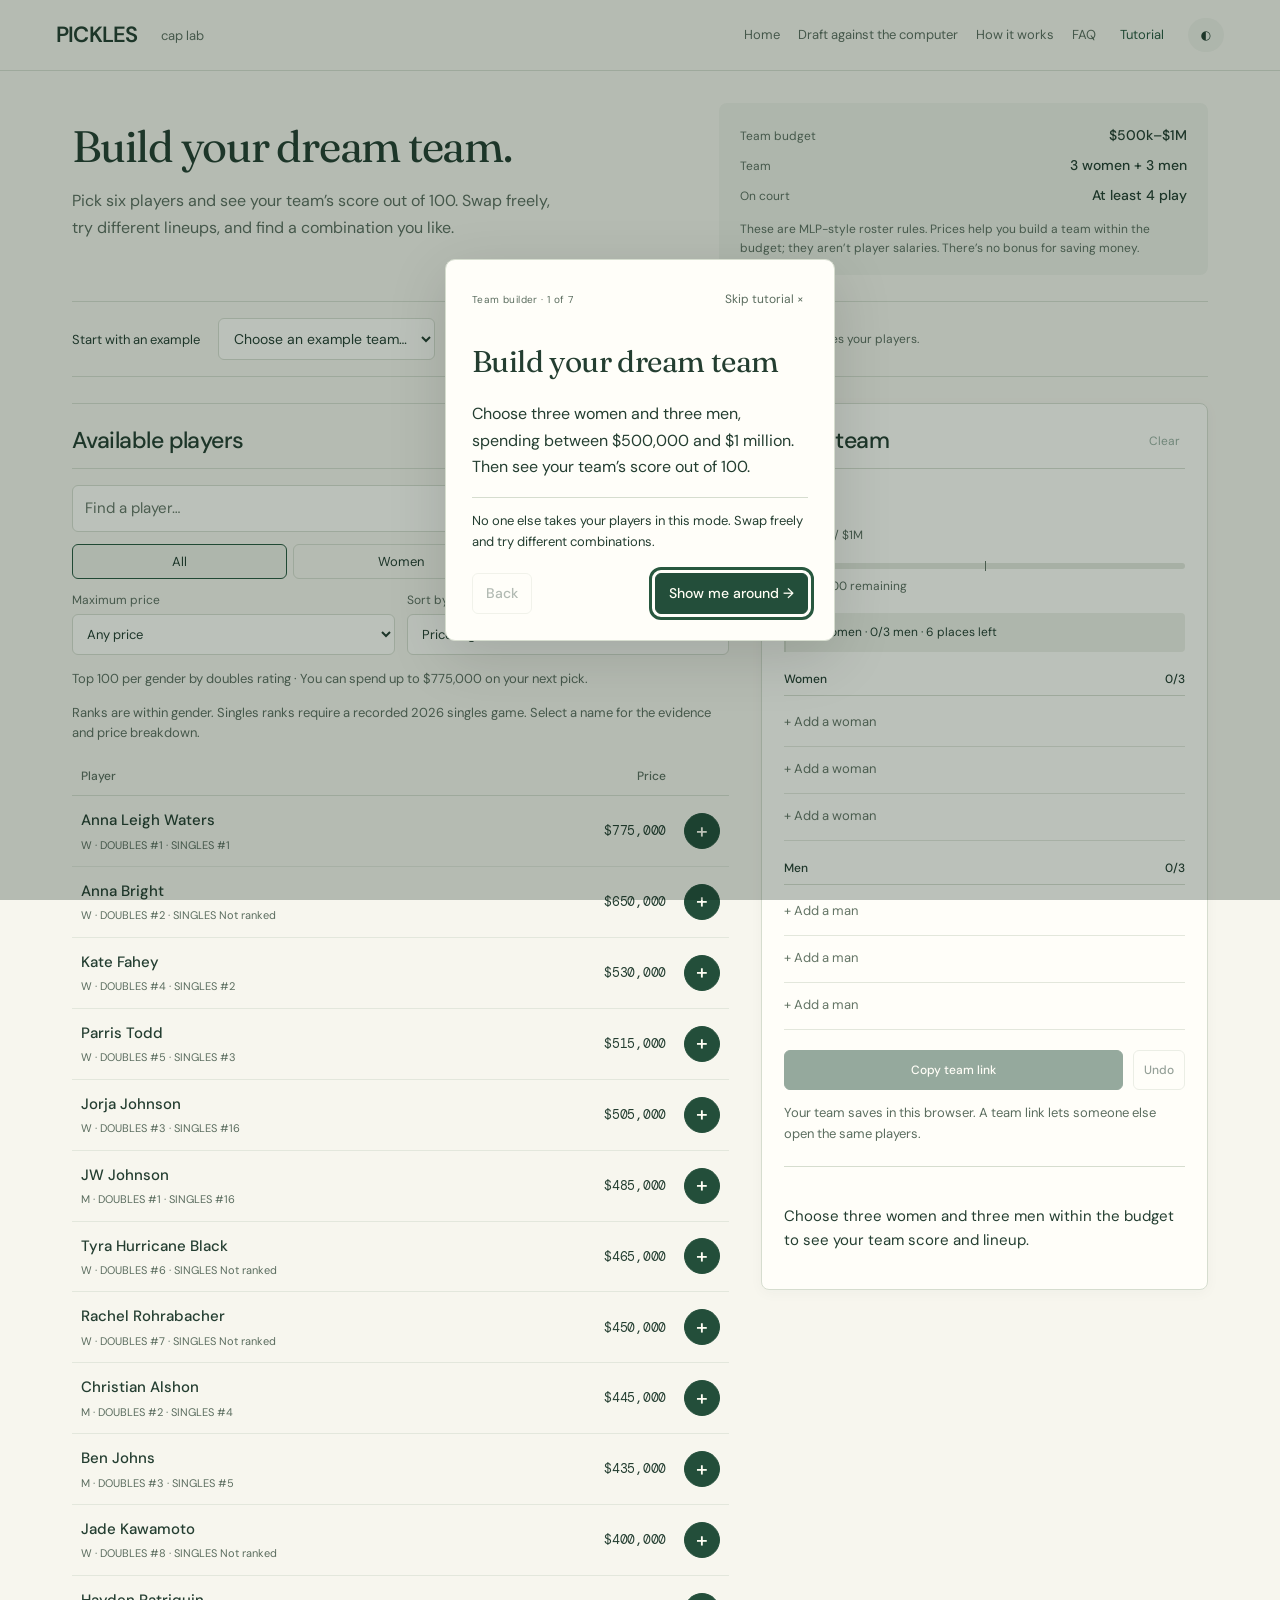
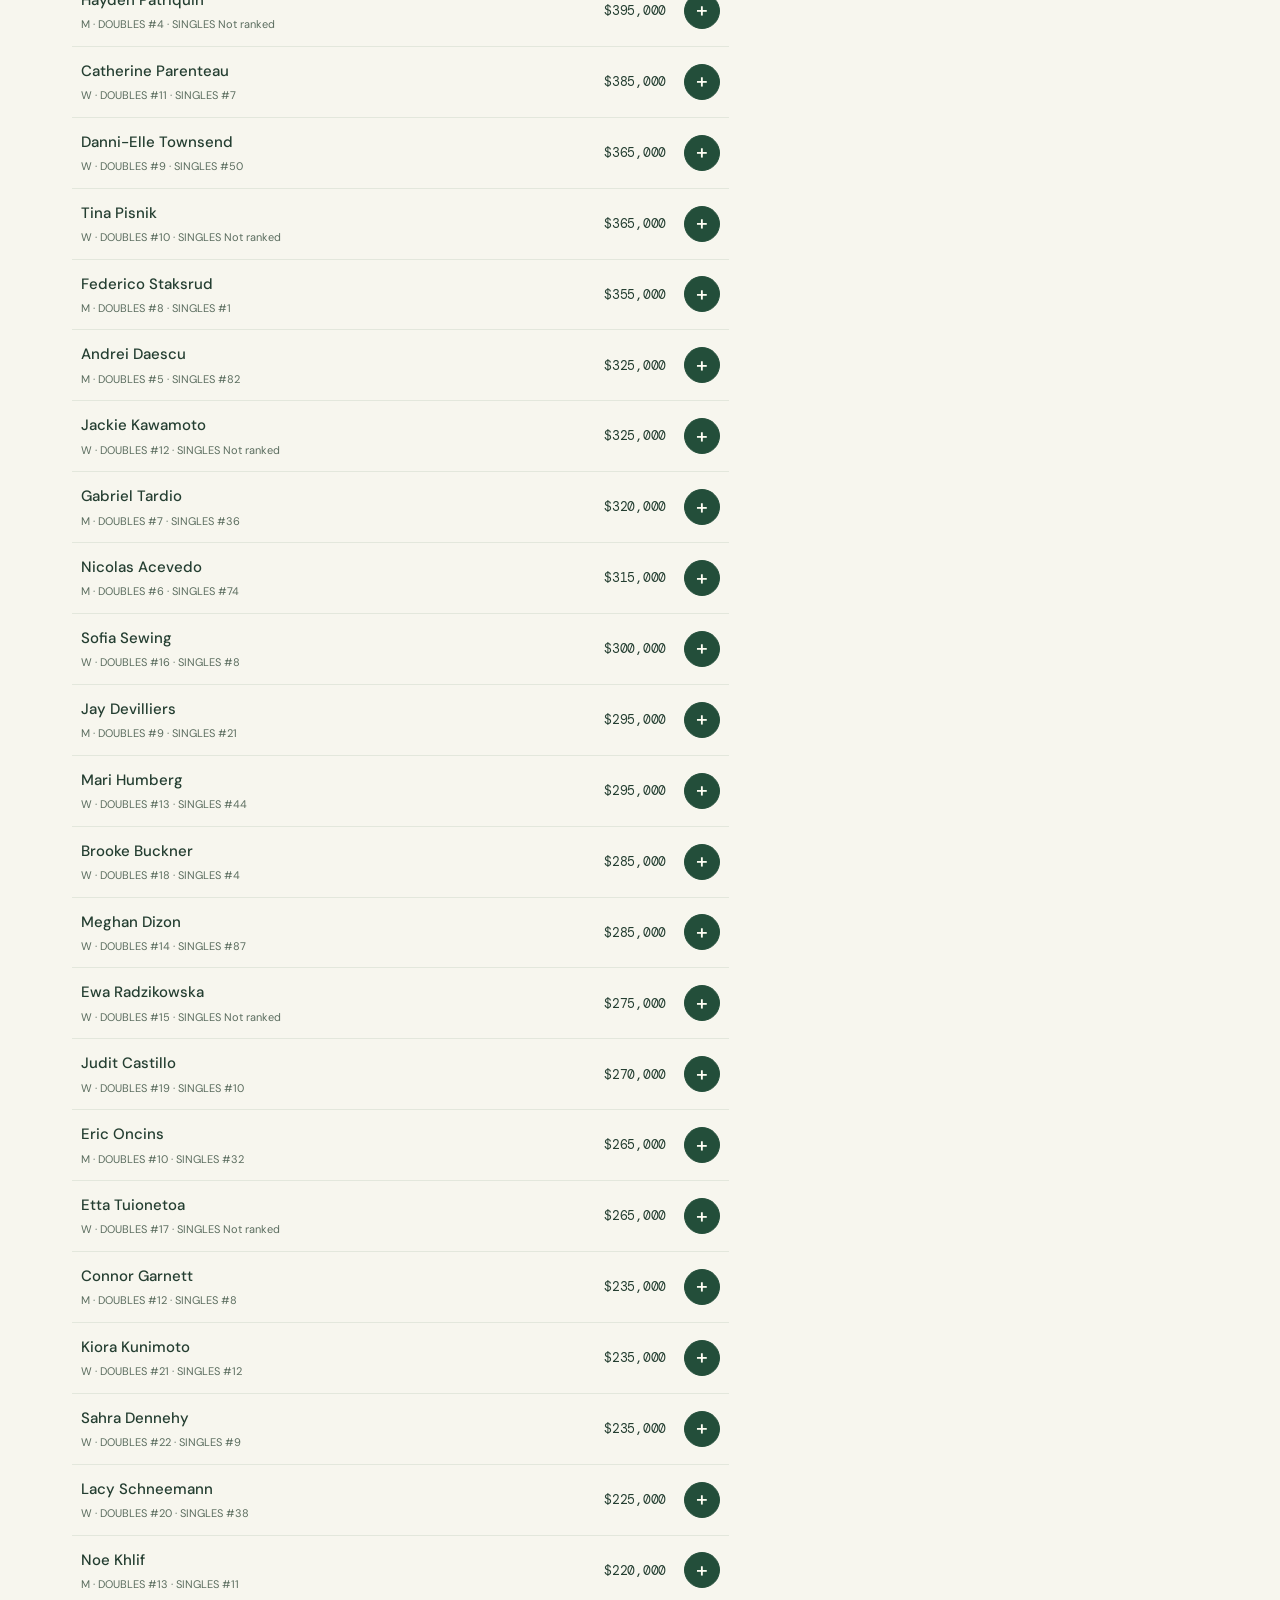
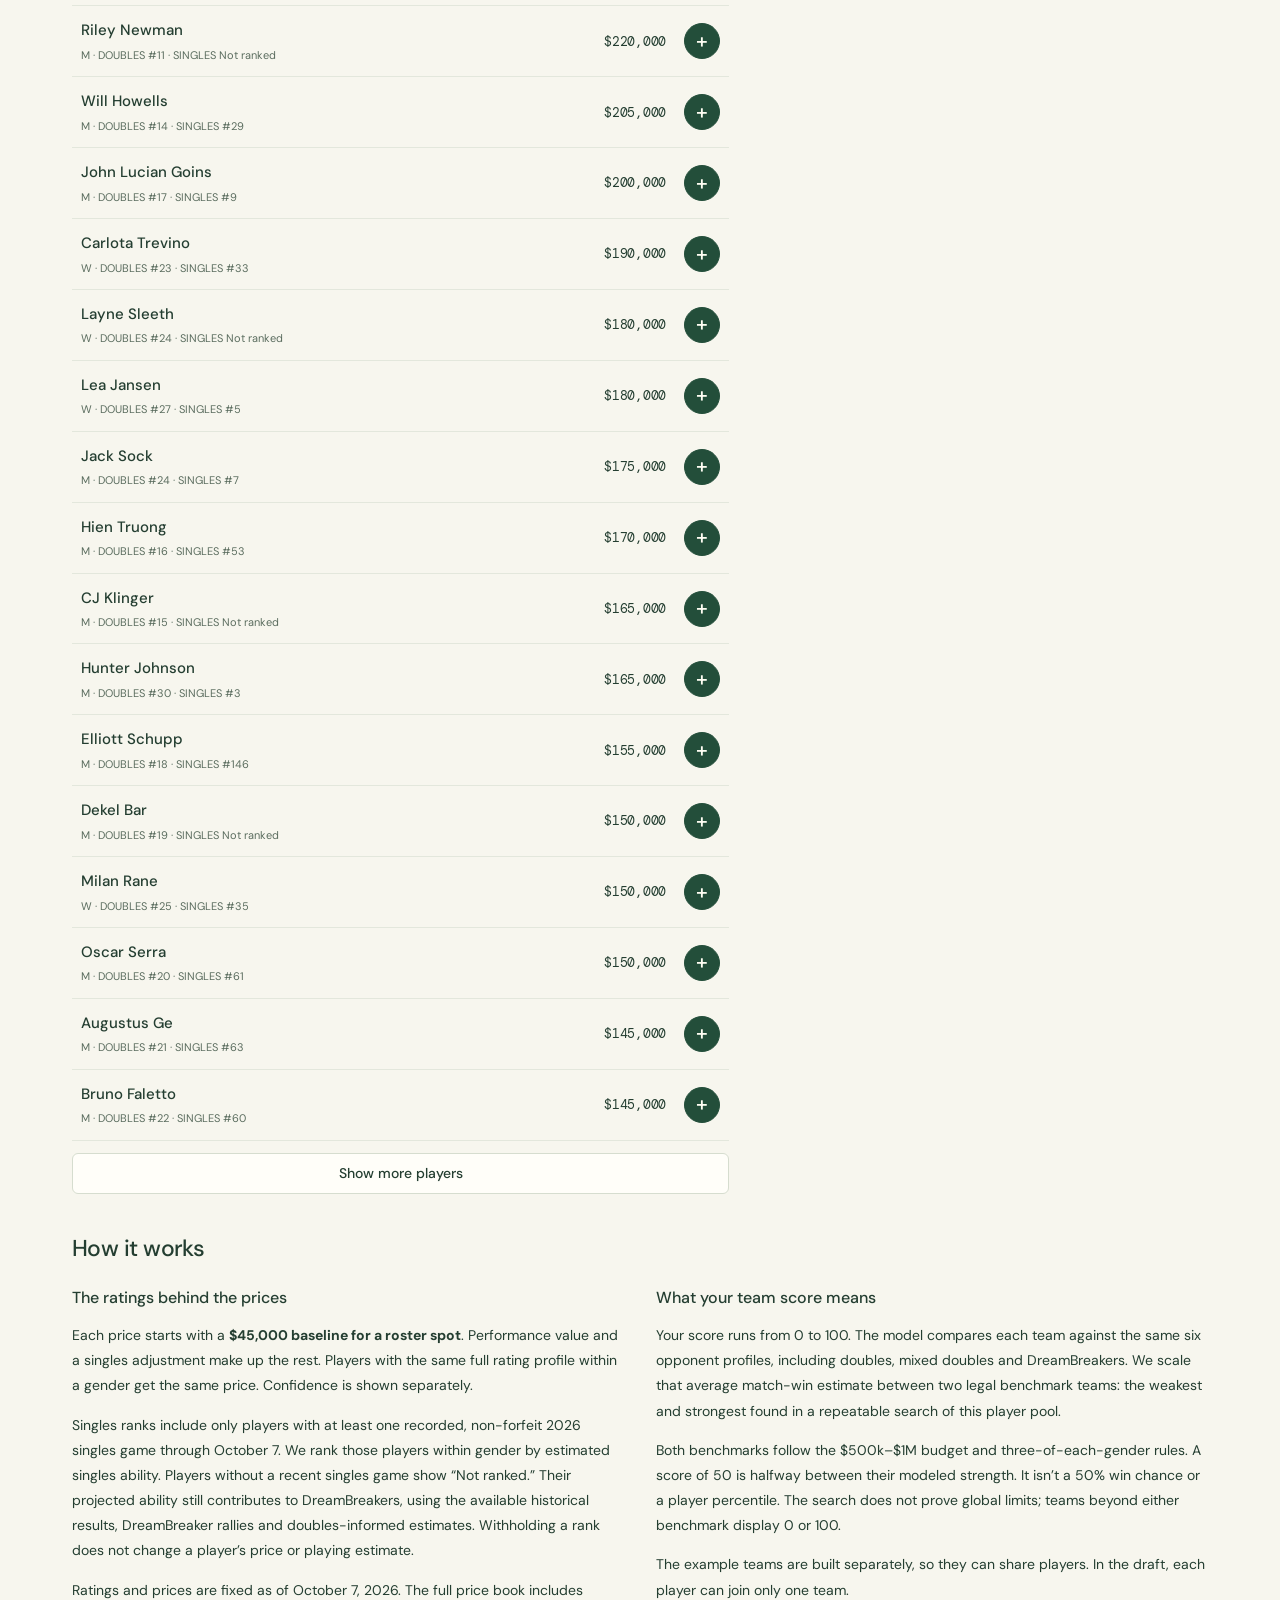
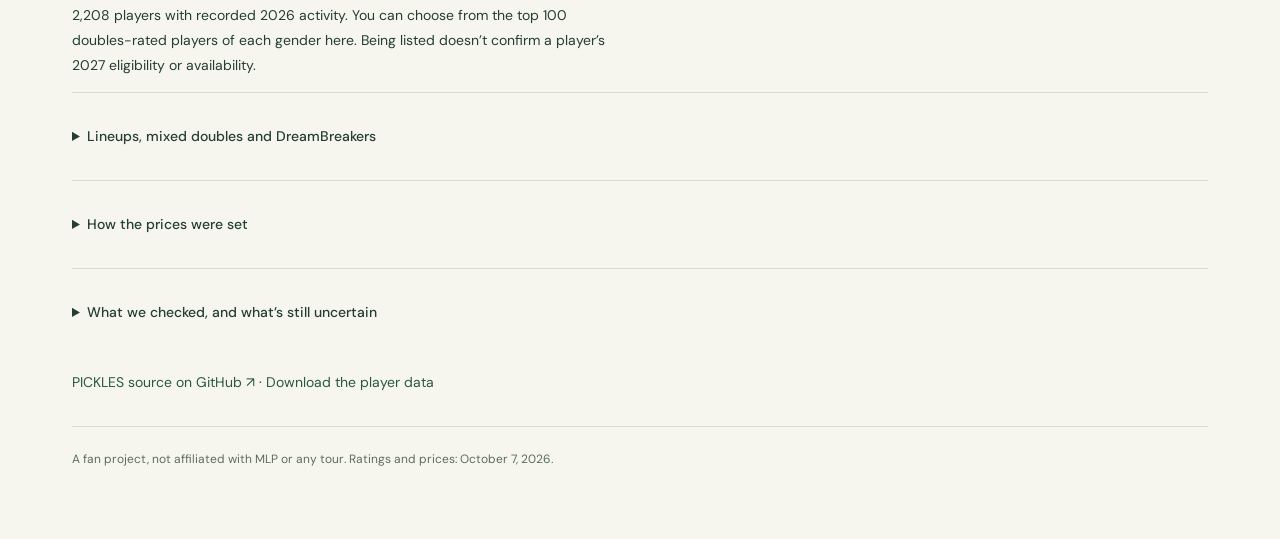
==== build.html @ 2279db75 "Publish PICKLES Cap Lab fantasy team builder and draft" ====
<!doctype html>
<html lang="en"><head><meta charset="utf-8"><meta name="viewport" content="width=device-width,initial-scale=1"><meta name="description" content="Build your own six-player pickleball team under a $1M cap. Explore PICKLES-based player valuations and modeled lineups."><title>PICKLES · Build a team</title><meta property="og:title" content="PICKLES Cap Lab · Build your team"><meta property="og:description" content="Build an MLP-style team with three women, three men and a $1 million budget. Try different combinations and compare the lineups."><meta property="og:image" content="https://chad-murphy-data.github.io/pickles-cap-lab/share-preview.png"><meta name="twitter:card" content="summary_large_image"><link rel="stylesheet" href="pickles.css?v=club-20261019"><link rel="stylesheet" href="app.css?v=club-20261019"><link rel="icon" href="data:image/svg+xml,%3Csvg xmlns='http://www.w3.org/2000/svg' viewBox='0 0 16 16'%3E%3Ccircle cx='8' cy='8' r='7' fill='%23d9f154'/%3E%3Ccircle cx='5.5' cy='6' r='1.3' fill='%2316321e'/%3E%3Ccircle cx='10.5' cy='6' r='1.3' fill='%2316321e'/%3E%3Ccircle cx='8' cy='10.5' r='1.3' fill='%2316321e'/%3E%3C/svg%3E"><link rel="stylesheet" href="club.css?v=final-qa-20261019"><link rel="canonical" href="https://chad-murphy-data.github.io/pickles-cap-lab/build.html"><meta property="og:url" content="https://chad-murphy-data.github.io/pickles-cap-lab/build.html"></head>
<body class="builder-page"><header class="site"><div class="wrap"><span class="brand"><a href="index.html">PICKLES</a></span><span class="mono">cap lab</span><nav><a href="index.html">Home</a><a href="draft.html">Draft against the computer</a><a href="#methods">How it works</a><a href="faq.html">FAQ</a></nav><button id="tour-help" class="textbutton" type="button" aria-haspopup="dialog" aria-controls="builder-tour">Tutorial</button><button id="theme" aria-label="Toggle dark mode">◐</button></div></header>
<main class="wrap"><section class="intro"><div><h1>Build your dream team.</h1><p class="lede">Pick six players and see your team’s score out of 100. Swap freely, try different lineups, and find a combination you like.</p></div><div class="rules"><div><span>Team budget</span><strong>$500k–$1M</strong></div><div><span>Team</span><strong>3 women + 3 men</strong></div><div><span>On court</span><strong>At least 4 play</strong></div><p>These are MLP-style roster rules. Prices help you build a team within the budget; they aren’t player salaries. There’s no bonus for saving money.</p></div></section>
<div id="notice" role="status" aria-live="polite"></div>
<section class="examples"><label for="preset">Start with an example</label><select id="preset"><option value="">Choose an example team…</option></select><a href="draft.html">Try a draft with 19 computer teams →</a><span>No draft order. No one takes your players.</span></section>
<div id="builder" class="builder"><section class="market" aria-labelledby="market-title"><div class="sectionhead"><h2 id="market-title">Available players</h2><span id="pool-count" class="mono"></span></div><div class="filters"><label class="search"><span class="sr-only">Search players</span><input id="search" type="search" placeholder="Find a player…" autocomplete="off"></label><div class="gender" role="group" aria-label="Filter by gender"><button data-gender="all" aria-pressed="true">All</button><button data-gender="F" aria-pressed="false">Women</button><button data-gender="M" aria-pressed="false">Men</button></div><label>Maximum price<select id="ceiling"><option value="1000000">Any price</option><option value="500000">$500k</option><option value="250000">$250k</option><option value="150000">$150k</option><option value="100000">$100k</option><option value="45000">$45k only</option></select></label><label>Sort by<select id="sort"><option value="price-desc">Price: high to low</option><option value="price-asc">Price: low to high</option><option value="doubles">Doubles rank</option><option value="singles">Singles rank</option><option value="name">Name</option></select></label></div>
<p id="market-note" class="note" aria-live="polite">The list shows the top 100 doubles-rated players of each gender who fit your remaining budget.</p><p class="note">Ranks are within gender. Singles ranks require a recorded 2026 singles game. Select a name for the evidence and price breakdown.</p><div class="tblwrap"><table class="players"><thead><tr><th>Player</th><th class="num">Price</th><th><span class="sr-only">Add player</span></th></tr></thead><tbody id="players"><tr><td colspan="3">Loading player pool…</td></tr></tbody></table></div><button id="more" class="wide" hidden>Show more players</button></section>
<aside class="team" aria-labelledby="team-title"><div class="sectionhead"><h2 id="team-title">Your team</h2><button id="clear" class="textbutton">Clear</button></div><a class="browse-link" href="#market-title">Browse players ↓</a><div class="budget"><span class="eyebrow">Spent</span><div><strong id="spent">$0</strong><span>/ $1M</span></div><div class="budgettrack"><span id="budgetbar"></span><i title="$500k minimum"></i></div><p id="budgetnote">$1,000,000 remaining</p></div><div class="teamstatus" id="teamstatus" aria-live="polite">Pick three women and three men.</div><div id="roster"></div><div class="actions"><button id="share" disabled>Copy team link</button><button id="undo" disabled>Undo</button></div><p id="share-feedback" class="note" role="status" hidden></p><p class="note">Your team saves in this browser. A team link lets someone else open the same players.</p><div id="assessment" class="assessment" aria-live="polite"><p>Choose three women and three men within the budget to see your team score and lineup.</p></div></aside></div>
<section id="methods" class="methods"><h2>How it works</h2><div class="methodgrid"><article><h3>The ratings behind the prices</h3><p>Each price starts with a <strong>$45,000 baseline for a roster spot</strong>. Performance value and a singles adjustment make up the rest. Players with the same full rating profile within a gender get the same price. Confidence is shown separately.</p><p>Singles ranks include only players with at least one recorded, non-forfeit 2026 singles game through October 7. We rank those players within gender by estimated singles ability. Players without a recent singles game show “Not ranked.” Their projected ability still contributes to DreamBreakers, using the available historical results, DreamBreaker rallies and doubles-informed estimates. Withholding a rank does not change a player’s price or playing estimate.</p><p>Ratings and prices are fixed as of October 7, 2026. The full price book includes 2,208 players with recorded 2026 activity. You can choose from the top 100 doubles-rated players of each gender here. Being listed doesn’t confirm a player’s 2027 eligibility or availability.</p></article><article><h3>What your team score means</h3><p>Your score runs from 0 to 100. The model compares each team against the same six opponent profiles, including doubles, mixed doubles and DreamBreakers. We scale that average match-win estimate between two legal benchmark teams: the weakest and strongest found in a repeatable search of this player pool.</p><p>Both benchmarks follow the $500k–$1M budget and three-of-each-gender rules. A score of 50 is halfway between their modeled strength. It isn’t a 50% win chance or a player percentile. The search does not prove global limits; teams beyond either benchmark display 0 or 100.</p><p>The example teams are built separately, so they can share players. In the draft, each player can join only one team.</p></article></div>
<details><summary>Lineups, mixed doubles and DreamBreakers</summary><p>The model selects the two highest doubles-rated players of each gender for doubles. It chooses mixed pairs by combined modeled pair strength and averages the two possible opposing mixed-pair orders. This gives a suggested lineup; it doesn’t test every possible tactical choice.</p><p>Matches include women’s doubles, men’s doubles and two mixed-doubles games, modeled as races to 11, win by two. A 2–2 split leads to a DreamBreaker. The best two singles profiles per gender play in M–M–F–F order, four rallies each, to 21, win by two. All six roster members may therefore have a role. For this game, reserves can take part in the DreamBreaker.</p><p>The model uses a coefficient of 0.42 to convert singles-rating differences into DreamBreaker rally chances. That conversion still needs more validation against real matches. Men’s and women’s ratings are separate scales. Mixed doubles combines them using the PICKLES doubles convention.</p></details>
<details><summary>How the prices were set</summary><p>The model estimates what each player adds compared with players below the top 60 of the same gender, using shared team contexts. It uses one dollar scale for both genders. The largest measured contribution becomes $730,000; the $45,000 baseline puts Waters at $775,000 and leaves room for five minimum-price players. Prices round down in $5,000 steps. This is a chosen scale for the roster budget, not an estimate of what a market would pay.</p><p>The singles adjustment accounts for singles ability above or below what the model expects at that doubles level. Performance value already includes that expected singles contribution. Select a player’s name to see the breakdown.</p></details>
<details><summary>What we checked, and what’s still uncertain</summary><p>In three drafts with the 20 most expensive players forced into round one, 19 of 20 teams in every run finished between 45% and 55% modeled round-robin win rates. Waters’ team was the exception above 55%. Unseeded drafts sometimes left Fahey and Todd undrafted. These seeded drafts show that competitive teams can be built at these prices. They don’t show that owners would choose to pay those prices.</p><p>The checks verify the calculations and draft rules. They don’t establish how accurately the model predicts real matches. It doesn’t directly account for chemistry, injuries, availability, tactical matchups or fatigue. Small differences in the results deserve some caution.</p></details>
<p><a href="https://github.com/chad-murphy-data/pickleball" target="_blank" rel="noreferrer">PICKLES source on GitHub ↗</a> · <a href="data.json" download="pickles-cap-lab-data.json">Download the player data</a></p></section>
<footer class="site">A fan project, not affiliated with MLP or any tour. Ratings and prices: October 7, 2026.</footer></main>
<dialog id="player-dialog" aria-labelledby="dialog-title"><button id="close-dialog" class="close" aria-label="Close player details">×</button><div id="player-detail"></div></dialog><dialog id="builder-tour" class="draft-tour" aria-labelledby="tour-title" aria-describedby="tour-copy"><div class="tour-top"><span id="tour-progress" class="eyebrow"></span><button id="tour-skip" type="button">Skip tutorial ×</button></div><h2 id="tour-title"></h2><p id="tour-copy"></p><p id="tour-footnote" class="tour-footnote"></p><p id="tour-faq" class="tour-faq" hidden><a href="faq.html" target="_blank" rel="noopener" aria-label="Read the FAQ (opens in a new tab)">Read the FAQ ↗</a></p><div class="tour-actions"><button id="tour-back" type="button">Back</button><button id="tour-next" type="button"></button></div></dialog><noscript><p>This team builder needs JavaScript. The player snapshot is available through the download link.</p></noscript><script type="module" src="app.js?v=faq-20261019"></script></body></html>
---- pickles.css ----
@import url('https://fonts.googleapis.com/css2?family=Anton&family=Space+Grotesk:wght@400;500;600;700&family=Space+Mono:ital,wght@0,400;0,700;1,400&display=swap');

/* ============================================================
   PICKLES — green-bar printout theme
   Drop-in replacement for the CSS string in web/sitelib/style.py.
   All original selectors kept; light + dark both defined.
   ============================================================ */

:root{--page: #f2f7e5; --surface: #fbfdf3; --ink: #16321e; --ink2: #46603a;
  --muted: #7c8f6d; --grid: #dbe7c2; --baseline: #a9bc8c;
  --border: rgba(22,50,30,0.18);
  --s1: #1e7a3c; --s2: #c05621; --loss: #e03a2f;
  --good: #1e7a3c; --bad: #d03b3b; --warn: #a36b00;
  --band: rgba(30,122,60,0.16); --wash: rgba(22,50,30,0.05);
  --stripe: rgba(30,122,60,0.055);
  --hl: #d9f154; --hl-ink: #16321e;}
:root[data-theme="dark"]{--page: #0e1410; --surface: #17211a; --ink: #edf4e0; --ink2: #c2d3a8;
  --muted: #8aa07a; --grid: #26332a; --baseline: #3a4a3c;
  --border: rgba(237,244,224,0.14);
  --s1: #cfe94f; --s2: #e8935a; --loss: #e66767;
  --good: #7fc24a; --bad: #e66767; --warn: #d9a03f;
  --band: rgba(217,241,84,0.16); --wash: rgba(237,244,224,0.06);
  --stripe: rgba(217,241,84,0.05);
  --hl: #d9f154; --hl-ink: #16321e;}
* { box-sizing: border-box; }
::selection { background: var(--hl); color: var(--hl-ink); }
body { margin: 0; background: var(--page); color: var(--ink);
  font: 15px/1.55 "DM Sans", system-ui, -apple-system, "Segoe UI", sans-serif; }
a { color: var(--s1); text-decoration: none; }
a:hover { text-decoration: underline; text-decoration-thickness: 2px;
  text-decoration-color: var(--hl); }
.wrap { max-width: 1000px; margin: 0 auto; padding: 0 16px 48px; }
header.site { border-bottom: 3px double var(--ink); background: var(--surface); }
header.site .wrap { display: flex; flex-wrap: wrap; align-items: baseline;
  gap: 4px 18px; padding: 12px 16px; }
header.site .brand { font-family: "DM Mono", ui-monospace, monospace;
  font-weight: 700; font-size: 16px; background: var(--hl); color: var(--hl-ink);
  padding: 2px 9px; letter-spacing: 0.01em; }
header.site .brand a { color: inherit; }
header.site nav { display: flex; flex-wrap: wrap; gap: 2px 16px; }
header.site nav a { color: var(--ink2); font-family: "DM Mono", ui-monospace, monospace;
  font-size: 12.5px; text-transform: uppercase; letter-spacing: 0.05em; }
header.site nav a:hover { text-decoration: none; color: var(--ink); }
header.site nav a.here { color: var(--ink); font-weight: 700;
  border-bottom: 3px solid var(--hl); }
.fx-official { margin: 8px 0 2px; padding: 6px 10px; background: var(--band);
  border-left: 3px solid var(--hl); font-size: 13.5px; }
.themetog { background: none; border: 1.5px solid var(--border); color: var(--ink2);
  font-family: "DM Mono", ui-monospace, monospace; font-size: 12px;
  line-height: 1.4; padding: 1px 8px; cursor: pointer; }
.themetog:hover { color: var(--ink); border-color: var(--ink2); }
header.site .wrap .themetog { margin-left: auto; }
h1 { font-family: "DM Mono", ui-monospace, monospace; font-size: 23px;
  letter-spacing: 0.01em; margin: 28px 0 4px; }
h1::before { content: "> "; color: var(--s1); }
h2 { font-family: "DM Mono", ui-monospace, monospace; font-size: 16px;
  text-transform: uppercase; letter-spacing: 0.09em; margin: 32px 0 8px;
  border-bottom: 3px double var(--baseline); padding-bottom: 5px; }
h3 { font-family: "DM Mono", ui-monospace, monospace; font-size: 13.5px;
  text-transform: uppercase; letter-spacing: 0.07em; margin: 20px 0 6px; }
p.sub, .sub { color: var(--ink2); margin-top: 2px; }
.note { color: var(--ink2); font-size: 13px; }
.small { font-size: 13px; }
.tiles { display: grid; grid-template-columns: repeat(auto-fit, minmax(150px, 1fr));
  gap: 10px; margin: 16px 0; }
.tile { background: var(--surface); border: 1.5px solid var(--border);
  border-radius: 0; padding: 10px 12px; }
.tile .v { font-family: "DM Mono", ui-monospace, monospace;
  font-size: 22px; font-weight: 700; }
.tile .k { font-family: "DM Mono", ui-monospace, monospace; font-size: 11px;
  text-transform: uppercase; letter-spacing: 0.03em; color: var(--ink2); margin-top: 3px; }
.card { background: var(--surface); border: 1.5px dashed var(--baseline);
  border-radius: 0; padding: 14px 16px; margin: 14px 0; }
table { border-collapse: collapse; width: 100%; font-size: 14px; }
.tblwrap { overflow-x: auto; }
th { text-align: left; color: var(--ink2); font-weight: 700;
  font-family: "DM Mono", ui-monospace, monospace; font-size: 11px;
  text-transform: uppercase; letter-spacing: 0.07em;
  border-bottom: 2px solid var(--ink); padding: 6px 8px; white-space: nowrap; }
td { padding: 5px 8px; border-bottom: 1px solid var(--grid); vertical-align: middle; }
tr:nth-child(even) td { background: var(--stripe); }
td.num, th.num { text-align: right; font-variant-numeric: tabular-nums; white-space: nowrap; }
td.num { font-family: "DM Mono", ui-monospace, monospace; font-size: 13px; }
td.gray, .nowrap { white-space: nowrap; }
svg.chart.capped { max-width: 470px; }
tr:hover td { background: var(--wash); }
.chip { display: inline-block; border-radius: 0; padding: 1px 8px;
  font-family: "DM Mono", ui-monospace, monospace; font-size: 11.5px;
  font-weight: 700; text-transform: uppercase; letter-spacing: 0.04em;
  border: 1.5px solid var(--border); }
.chip.hit { color: var(--good); border-color: var(--good); }
.chip.miss { color: var(--bad); border-color: var(--bad); }
.chip.pending { color: var(--muted); }
.chip.void { color: var(--muted); }
.up { color: var(--good); } .down { color: var(--bad); } .flat { color: var(--muted); }
.gray { color: var(--muted); }
svg.chart { width: 100%; height: auto; display: block; background: var(--surface);
  border: 1.5px solid var(--border); border-radius: 0; margin: 8px 0; }
svg .grid { stroke: var(--grid); stroke-width: 1; }
svg .zeroline { stroke: var(--baseline); stroke-width: 1.5; }
svg .axis { fill: var(--muted); font-size: 10px;
  font-family: "DM Mono", ui-monospace, monospace; }
svg .ptlabel { fill: var(--ink2); font-size: 10px;
  font-family: "DM Mono", ui-monospace, monospace; }
svg .legend text { fill: var(--ink2); font-size: 10px;
  font-family: "DM Mono", ui-monospace, monospace; }
svg .band { fill: var(--band); }
svg .s1line { stroke: var(--s1); stroke-width: 2; fill: none; }
svg .s2line { stroke: var(--s2); stroke-width: 2; fill: none; }
svg .s1dot { fill: var(--s1); }
svg .windot { fill: var(--s1); }
svg .lossdot { fill: var(--loss); }
svg .scdot { fill: var(--s1); fill-opacity: 0.55; }
svg .scdot:hover { fill-opacity: 1; }
svg .hoverdot { fill: transparent; }
svg .hoverdot:hover { fill: var(--s1); fill-opacity: 0.35; }
svg .hoverdot2 { fill: transparent; }
svg .hoverdot2:hover { fill: var(--s2); fill-opacity: 0.5; }
svg.ivl { display: inline-block; vertical-align: middle; }
.cols { display: grid; grid-template-columns: repeat(auto-fit, minmax(320px, 1fr)); gap: 14px; }
footer.site { border-top: 3px double var(--baseline); margin-top: 40px;
  padding: 14px 0; color: var(--ink2);
  font-family: "DM Mono", ui-monospace, monospace; font-size: 12.5px; }
input, select, button {
  font: inherit; font-family: "DM Mono", ui-monospace, monospace; font-size: 14px;
  color: var(--ink); background: var(--surface);
  border: 1.5px solid var(--baseline); border-radius: 0; padding: 6px 8px; }
button { cursor: pointer; font-weight: 700; text-transform: uppercase;
  letter-spacing: 0.05em; border: 2px solid var(--ink); }
button:hover { background: var(--hl); color: var(--hl-ink); border-color: var(--hl-ink); }
.searchbox { width: 100%; max-width: 360px; margin: 8px 0; }
.big { font-family: "DM Mono", ui-monospace, monospace; font-size: 34px;
  font-weight: 700; background: var(--hl); color: var(--hl-ink);
  padding: 0 8px; box-decoration-break: clone; -webkit-box-decoration-break: clone; }
.pmbar { height: 14px; border-radius: 0; overflow: hidden; display: flex;
  border: 1.5px solid var(--border); }
.pmbar .a { background: var(--s1); } .pmbar .b { background: var(--loss); }
---- app.css ----
.wrap{max-width:1240px}header.site .wrap{align-items:center}.mono,.eyebrow{font-family:'DM Mono',monospace}.mono{font-size:11px}.eyebrow{font-size:11px;letter-spacing:.12em;font-weight:700}.intro{display:grid;grid-template-columns:1.2fr 1fr;gap:50px;padding:32px 0 24px;align-items:center}h1{font-family:'Fraunces',Georgia,sans-serif;font-size:70px;line-height:1;letter-spacing:.015em;margin:8px 0 18px;font-weight:400}h1:before{content:none}.lede{font-size:18px;max-width:420px}.rules{border:1.5px dashed var(--baseline);padding:22px;background:repeating-linear-gradient(180deg,var(--surface) 0 36px,var(--stripe) 36px 72px)}.rules>div{display:flex;justify-content:space-between;align-items:baseline;gap:16px;padding:8px 0;border-bottom:1px dotted var(--baseline);font-family:'DM Mono',monospace}.rules span{font-size:11px}.rules strong{font-size:16px}.rules p{font-size:12px;color:var(--ink2);margin-bottom:0}.examples{display:flex;align-items:center;gap:16px;flex-wrap:wrap;padding:16px 0;border-top:3px double var(--ink);border-bottom:3px double var(--ink);margin-bottom:24px}.examples label{font:700 11px 'DM Mono',monospace;letter-spacing:.07em}.examples span{font-size:13px;color:var(--ink2)}.builder{display:grid;grid-template-columns:minmax(0,1.2fr) minmax(340px,.8fr);gap:30px;align-items:start}.team{position:sticky;top:12px;border:1.5px solid var(--baseline);background:var(--surface);padding:18px}.sectionhead{display:flex;align-items:center;justify-content:space-between;gap:10px;border-bottom:3px double var(--baseline);margin-bottom:16px}.sectionhead h2{border:0;margin:0;padding:6px 0}.filters{display:grid;grid-template-columns:1fr 1fr;gap:10px}.filters .search,.gender{grid-column:1/-1}.filters input,.filters select{width:100%}.filters input{padding:12px}.filters label{font:11px 'DM Mono',monospace}.filters select{margin-top:5px}.gender{display:flex;gap:8px}.gender button{flex:1;padding:8px}.gender button[aria-pressed=true]{background:var(--hl);color:var(--hl-ink);border-color:var(--hl-ink)}.players td{padding:10px 8px}.players td:last-child{width:42px}.playername{background:none;border:0;text-transform:none;letter-spacing:0;font:600 15px 'DM Sans',sans-serif;padding:0;text-align:left;color:var(--s1)}.playername:hover{background:none;text-decoration:underline}.player-meta{font:10px 'DM Mono',monospace;color:var(--ink2);margin-top:4px}.add{width:34px;height:34px;padding:0;font-size:20px}.num.price{font-weight:700;font-size:14px}.wide{width:100%;margin-top:12px}.textbutton{border:0;font-size:11px;padding:5px}.budget>div:nth-child(2){display:flex;align-items:baseline;gap:12px}.budget strong{font:700 clamp(24px,3vw,34px) 'DM Mono',monospace}.budget>div>span{font:12px 'DM Mono',monospace;color:var(--ink2)}.budgettrack{position:relative;height:10px;background:var(--grid);margin-top:12px;border:1px solid var(--baseline)}.budgettrack span{display:block;background:var(--s1);height:100%;max-width:100%}.budgettrack i{position:absolute;top:-3px;bottom:-3px;left:50%;border-left:2px solid var(--ink)}.budget p{font:11px 'DM Mono',monospace;margin:8px 0}.teamstatus{font-size:12px;background:var(--wash);padding:9px 10px;margin:16px 0;border-left:3px solid var(--baseline)}.teamstatus.valid{border-color:var(--good);color:var(--good)}.teamstatus.error{border-color:var(--bad);color:var(--bad)}.roster-heading{display:flex;justify-content:space-between;font:700 11px 'DM Mono',monospace;text-transform:uppercase;letter-spacing:.07em;margin:16px 0 8px}.slot{display:flex;align-items:center;justify-content:space-between;gap:8px;min-height:49px;border-bottom:1px solid var(--grid);padding:8px}.slot:nth-child(even){background:var(--stripe)}.slot.empty{border:1px dashed var(--baseline);color:var(--muted);font-size:13px;margin-bottom:6px}.slot .playername{font-size:14px}.slot .cost{font:12px 'DM Mono',monospace;margin-left:auto;white-space:nowrap}.remove{border:0;padding:0 5px;font-size:20px;line-height:1.2}.actions{display:flex;gap:8px;margin-top:18px}.actions button{font-size:11px;padding:10px}.actions #share{background:var(--hl);color:var(--hl-ink);flex:1}.assessment{border-top:3px double var(--baseline);padding-top:16px;margin-top:18px}.score{display:flex;align-items:baseline;gap:12px}.score strong{font:700 36px 'DM Mono',monospace;background:var(--hl);color:var(--hl-ink);padding:2px 8px}.score span{font-size:12px;max-width:140px}.lineup{display:grid;grid-template-columns:75px 1fr;gap:8px;font-size:12px;padding:7px 0;border-bottom:1px solid var(--grid)}.lineup span:first-child{font:10px 'DM Mono',monospace;text-transform:uppercase}.compare{display:flex;justify-content:space-between;gap:10px;font-size:12px;padding:5px 0}.compare strong{font-family:'DM Mono',monospace}.methods{margin-top:42px}.methodgrid{display:grid;grid-template-columns:1fr 1fr;gap:30px}.methods p{font-size:14px}.methods details{border-top:1px solid var(--baseline);padding:14px 0}.methods summary{cursor:pointer;font-weight:600}.methods details p{max-width:950px}dialog{background:var(--surface);color:var(--ink);border:2px solid var(--ink);padding:26px;width:min(520px,calc(100% - 32px));max-height:85vh}dialog::backdrop{background:#0e141099}.close{float:right;border:0;font-size:24px;line-height:1}.breakdown{display:flex;justify-content:space-between;gap:12px;border-bottom:1px dotted var(--baseline);padding:8px 0;font-size:14px}.breakdown strong{font-family:'DM Mono',monospace}.breakdown.total{font-weight:700;border-top:3px double var(--ink);margin-top:12px}.sr-only{position:absolute;width:1px;height:1px;overflow:hidden;clip:rect(0,0,0,0)}button:disabled{opacity:.42;cursor:not-allowed}button:disabled:hover{background:var(--surface);color:var(--ink);border-color:var(--baseline)}:focus-visible{outline:3px solid var(--s2);outline-offset:3px}#notice:not(:empty){padding:12px;border-left:4px solid var(--s2);background:var(--wash);margin:12px 0}#builder,#methods{scroll-margin-top:16px}@media(max-width:850px){.intro{gap:24px}h1{font-size:56px}.builder{grid-template-columns:1fr}.team{position:static;grid-row:1}.market{grid-row:2}.methodgrid{grid-template-columns:1fr}.rules strong{font-size:13px}.intro{grid-template-columns:1fr}.intro br{display:none}.rules{padding:16px}.team .slot{min-height:44px}#roster{display:grid;grid-template-columns:1fr 1fr;gap:12px}.slot{flex-wrap:wrap}.slot .playername{font-size:12px}header.site nav{width:100%}h1{max-width:550px}header .mono{font-size:9px}.examples span{display:none}}@media(prefers-reduced-motion:reduce){*{scroll-behavior:auto!important}}@media print{header,.filters,.market,.examples,.actions,.methods,.remove,#clear{display:none}.builder{display:block}.team{position:static;border:0}.intro{padding:0}h1{font-size:32px}}

/* Allow the descriptive opening to wrap comfortably. */
.intro h1{font-size:clamp(38px,5vw,64px);line-height:1.1}

.strength-scale{height:10px;background:var(--grid);border:1px solid var(--baseline);margin:14px 0 4px}.strength-scale>span{display:block;height:100%;background:var(--s1)}.scale-labels{display:flex;justify-content:space-between;gap:8px;font:9px 'DM Mono',monospace;color:var(--ink2)}.score-explainer{border-bottom:1px solid var(--grid);padding:8px 0 12px}.score-explainer summary{cursor:pointer;font-size:12px;font-weight:600}.score strong{font-variant-numeric:tabular-nums}
---- club.css ----
@import url('https://fonts.googleapis.com/css2?family=DM+Sans:wght@400;500;600;700&family=Fraunces:opsz,wght@9..144,400;9..144,500&family=DM+Mono:wght@400;500&display=swap');

/* Shared clubhouse palette and type. Layout/state rules stay in each game. */
:root,:root[data-theme=light]{
 --page:#f7f6ee;--surface:#fffef9;--ink:#243e31;--ink2:#5b6d5f;--muted:#647566;
 --baseline:#d6ddcf;--grid:#e3e7dc;--border:#d6ddcf;--s1:#28583f;--s2:#9c4c29;
 --good:#28583f;--bad:#ac3630;--warn:#8a610b;--wash:#edf0e6;--stripe:#f4f5ed;--band:#e5ecdc;
 --hl:#deeaa5;--hl-ink:#263c24;--button:#234e3a;--button-text:#fffef4;
 --board:#214a37;--board-text:#f2f2e5;--board-muted:#c4d6c3;--board-line:#668469;
 --shadow:0 3px 14px #213e3109;--body:'DM Sans',system-ui,sans-serif;--head:'Fraunces',Georgia,serif;--mono:'DM Mono',ui-monospace,monospace;
 --paper:var(--page);--sheet:var(--surface);--secondary:var(--ink2);--line:var(--baseline);--soft:var(--grid);--accent:var(--hl);--accent-ink:var(--hl-ink);--team:var(--surface);--team-ink:var(--ink);--team-muted:var(--ink2);color-scheme:light;
}
:root[data-theme=dark]{
 --page:#14201b;--surface:#213229;--ink:#edf0e5;--ink2:#b6c5b6;--muted:#abbcac;
 --baseline:#425548;--grid:#354b3d;--border:#425548;--s1:#c5d9b8;--s2:#e7a680;
 --good:#b3d5a6;--bad:#f08f86;--warn:#e5c377;--wash:#293e31;--stripe:#25382d;--band:#334b38;
 --hl:#b8cb82;--hl-ink:#203720;--button:#c5d9b8;--button-text:#183323;
 --board:#2b4937;--board-text:#f2f2e5;--board-muted:#c4d6c3;--board-line:#67856c;--shadow:0 3px 14px #00000016;color-scheme:dark;
}
html{background:var(--page);scroll-behavior:smooth;scroll-padding-top:20px}
body{font:400 15px/1.6 var(--body);background:var(--page);color:var(--ink)}
body,button,input,select,textarea{font-family:var(--body)}
.wrap{max-width:1200px;padding-inline:32px}
button,input,select{border:1px solid var(--baseline);border-radius:6px;font-size:14px;line-height:1.5;letter-spacing:0;text-transform:none;background:var(--surface);color:var(--ink)}
button{padding:9px 13px;font-weight:500;cursor:pointer}
button:hover{background:var(--wash);border-color:var(--s1);color:var(--ink)}
button:disabled{opacity:.48;cursor:not-allowed}
button:disabled:hover{background:var(--surface);color:var(--ink);border-color:var(--baseline)}
input,select{padding:10px 11px}input::placeholder{color:var(--muted);opacity:1}
a{color:var(--s1);text-underline-offset:4px}
a:hover{text-decoration-color:currentColor}
:focus-visible{outline:3px solid var(--s1);outline-offset:3px}
h1,.intro h1{font:400 clamp(36px,4.6vw,52px)/1.14 var(--head);letter-spacing:-1.25px;color:var(--ink)}
h1:before{content:none}
h2,.sectionhead h2,.market .sectionhead h2{font:500 23px/1.3 var(--body);letter-spacing:-.55px;text-transform:none;border:0;color:var(--ink)}
h3{font:500 16px/1.4 var(--body);letter-spacing:0;text-transform:none;color:var(--ink)}
.mono,.eyebrow{font:400 12px/1.5 var(--body);letter-spacing:0;text-transform:none}
.eyebrow{color:var(--ink2)}
.note{font:400 13px/1.6 var(--body);color:var(--ink2)}
header.site,.masthead{background:var(--page);border-bottom:1px solid var(--baseline)}
header.site .wrap,.masthead .wrap{display:flex;flex-wrap:wrap;align-items:center;gap:12px 24px;padding-block:18px}
header.site .brand,.wordmark b{font:600 22px/1.2 var(--body);letter-spacing:-.8px;padding:0;background:none;color:var(--ink)}
header.site .brand a,.wordmark{color:var(--ink);text-decoration:none}
header.site .wrap>.mono,.wordmark span{font:400 13px var(--body);letter-spacing:0;color:var(--ink2);text-transform:none}
.wordmark{gap:12px}
header.site nav,.masthead nav{display:flex;gap:18px;align-items:center;margin-left:auto}
header.site nav a,.masthead nav a{font:400 13px/1.5 var(--body);letter-spacing:0;text-transform:none;color:var(--ink2);text-decoration:none}
header.site nav a:hover,.masthead nav a:hover{color:var(--ink);text-decoration:underline}
header.site nav a.here{border:0;color:var(--ink);text-decoration:underline;text-decoration-color:var(--baseline)}
header.site #theme,.masthead #theme{margin-left:0;background:var(--wash);border:0;border-radius:30px;min-height:34px;min-width:36px;padding:6px 10px;font:400 12px var(--body)}
.masthead #tour-help{border:0;padding:6px 0;background:none;font-size:13px;color:var(--ink2)}
.sectionhead{padding-bottom:12px;margin-bottom:16px;border-bottom:1px solid var(--baseline);align-items:center}
.sectionhead h2{margin:0;padding:0}
.sectionhead .mono,#pool-count{font:400 12px var(--body);color:var(--ink2)}
.filters{gap:12px;margin-bottom:14px}
.market{min-width:0}
.filters label,.filters>label:not(.search){font:400 12px/1.5 var(--body);color:var(--ink2)}
.filters input{padding:11px 12px;font-size:15px}
.filters select{font:400 13px var(--body);padding:10px;color:var(--ink)}
.gender{gap:6px}
.gender button{font:400 13px var(--body);padding:8px 14px;background:transparent;border-color:var(--baseline)}
.gender button[aria-pressed=true],.room-nav button[aria-pressed=true]{background:var(--wash);border-color:var(--s1);color:var(--ink)}
table{border-collapse:collapse}
th{font:500 12px/1.5 var(--body);text-transform:none;letter-spacing:0;color:var(--ink2);border-bottom:1px solid var(--baseline)}
td{border-bottom:1px solid var(--grid)}
.players td{padding:13px 9px}
.players th{padding:10px 9px}
tr:nth-child(even) td{background:transparent}
.players tr:hover td{background:var(--wash)}
.playername,.players .player-link,.draft-player{font:500 15px/1.4 var(--body);color:var(--ink);text-decoration:none;letter-spacing:0;text-transform:none}
.playername:hover,.players .player-link:hover{background:none;color:var(--s1);text-decoration:underline}
.player-meta,.mobile-singles,.jersey-letter,.rank-number{font:400 11px/1.5 var(--body);color:var(--ink2)}
.player-meta{margin-top:5px}
.price,.num.price,.cost,td.num,.slot .cost,.breakdown strong{font:400 13px/1.5 var(--mono);letter-spacing:-.25px}
.add,.pick-button,#start,#reveal-final,#play-again,.primary-link,.actions #share,#tour-next{background:var(--button);color:var(--button-text);border-color:var(--button);font-weight:500}
.add:hover,.pick-button:hover,#start:hover,#reveal-final:hover,#play-again:hover,.primary-link:hover,.actions #share:hover,#tour-next:hover{background:var(--button);color:var(--button-text);filter:brightness(1.08);text-decoration:none}
.add{width:36px;height:36px;padding:0;border-radius:50%;font-size:21px;line-height:1}
.pick-button{font:500 12px var(--body);padding:9px 12px;border-radius:5px}
.textbutton,.team-link,.player-link{background:none;border:0;color:var(--s1)}
.textbutton{font-size:12px;font-weight:400;letter-spacing:0;text-transform:none}
.team{background:var(--surface);border:1px solid var(--baseline);border-radius:8px;padding:22px;box-shadow:var(--shadow)}
.team .sectionhead{border-bottom:1px solid var(--baseline);padding-bottom:12px}
.budget strong,#desk-remaining{font:500 32px/1.2 var(--body);letter-spacing:-1px}
.budget p,.budget>div>span,.committed,.budget .eyebrow{font:400 12px/1.5 var(--body);color:var(--ink2)}
.budgettrack{border:0;height:6px;background:var(--grid);border-radius:3px;margin-top:15px;overflow:visible}
.budgettrack span{border-radius:3px}
.budgettrack i{border-left-width:1px;border-color:var(--muted);top:-2px;bottom:-2px}
.teamstatus{font:400 12px/1.6 var(--body);background:var(--wash);border-left-width:2px;border-radius:0 4px 4px 0;margin:18px 0;padding:10px 12px}
.roster-heading{font:500 12px/1.5 var(--body);text-transform:none;letter-spacing:0;border-bottom:1px solid var(--baseline);padding-bottom:7px;margin:18px 0 4px}
.slot{min-height:47px;padding:9px 0;border-bottom:1px solid var(--grid);font-size:14px}
.slot:nth-child(even){background:transparent}
.slot.empty{border:0;border-bottom:1px solid var(--grid);margin:0;color:var(--muted);font-size:13px}
.slot .playername{font:500 14px/1.4 var(--body)}
.slot .cost{font-size:12px;color:var(--ink2)}
.remove{font-size:20px;padding:0 4px;border:0;min-height:30px;color:var(--ink2)}
.actions{gap:10px;margin-top:20px}
.actions button{font-size:12px;padding:10px}
.assessment{margin-top:22px;padding-top:22px;border-top:1px solid var(--baseline)}
.assessment h3{margin:25px 0 10px;font-size:15px}
.score{align-items:baseline;gap:12px}
.score strong{font:500 46px/1.1 var(--body);letter-spacing:-1.6px;background:none;color:var(--ink);padding:0}
.score span{font:400 12px/1.5 var(--body);color:var(--ink2)}
.strength-scale{height:6px;border:0;background:var(--grid);border-radius:4px;overflow:hidden;margin-top:16px}
.scale-labels{font:400 11px var(--body);margin-top:6px}
.score-explainer{padding:12px 0;border-color:var(--grid)}
.score-explainer summary{font:400 13px var(--body);color:var(--s1)}
.lineup{font:400 13px/1.6 var(--body);padding:9px 0;gap:12px}
.lineup span:first-child{font:400 12px/1.6 var(--body);text-transform:none;color:var(--ink2)}
.compare{padding:8px 0;font-size:13px}
.compare strong{font:400 12px var(--mono)}
.methods{margin-top:40px}
.methods>h2{margin-bottom:18px}
.methodgrid{gap:32px}
.methods p,.method-content{font:400 14px/1.8 var(--body)}
.methods h3{margin-top:0}
.methods details{padding:17px 0;border-top:1px solid var(--baseline)}
.methods summary,.draft-board>summary,.methods>summary{font:500 14px/1.5 var(--body);padding-block:16px;border-color:var(--baseline)}
.methods details p{max-width:850px}
footer.site{font:400 12px/1.7 var(--body);color:var(--ink2);margin-top:30px;border-top:1px solid var(--baseline);padding-block:22px}
dialog,#room-inspector,.draft-tour{background:var(--surface);color:var(--ink);border:1px solid var(--baseline);border-radius:10px;padding:26px;box-shadow:0 16px 60px #0002}
dialog::backdrop,#room-inspector::backdrop{background:#0e211773;backdrop-filter:blur(2px)}
dialog h2,#room-inspector h2,.draft-tour h2{font:400 30px/1.2 var(--head);letter-spacing:-.6px}
.breakdown{border-bottom:1px solid var(--grid);padding:12px 0}
.breakdown.total{border-top:1px solid var(--baseline);margin-top:14px}
/* The tutorial keeps the actual controls legible behind each pop-up. */
.draft-tour::backdrop{background:#0e211747;backdrop-filter:none}
.draft-tour{position:fixed;inset:auto;margin:0;width:min(390px,calc(100vw - 24px));max-height:calc(100dvh - 24px);overflow:auto;z-index:100}
.tour-top,.tour-actions{display:flex;justify-content:space-between;align-items:center;gap:12px}
.tour-top{margin-bottom:18px}.tour-actions{margin-top:20px}
#tour-progress{font:400 10px/1.5 var(--body);letter-spacing:.04em}
#tour-skip{border:0;background:none;color:var(--ink2);padding:4px;font:400 12px/1.5 var(--body);white-space:nowrap}
.tour-footnote{border-top:1px solid var(--baseline);padding-top:12px;margin:14px 0 0}
#tour-back:disabled{opacity:.35}
.builder-page #tour-help{background:none;border:0;padding:6px 0;font-size:13px;white-space:nowrap}

.tutorial-link{font:500 14px/1.5 var(--body);color:var(--s1);margin-top:6px}
.draft-tour h2{margin-bottom:16px}
#tour-copy{font:400 16px/1.65 var(--body)}
.tour-footnote{font:400 13px/1.65 var(--body)}
.tour-target{outline:2px solid var(--s1)!important;box-shadow:0 0 0 7px var(--wash)!important}

/* Free builder. */
.builder-page .intro{margin:0;padding:32px 0 26px;gap:36px;grid-template-columns:1.25fr 1fr}
.builder-page .intro h1{margin:0 0 14px;font-size:44px}
.builder-page .lede{font:400 16px/1.7 var(--body);color:var(--ink2);max-width:480px}
.rules{background:var(--wash);border:0;border-radius:8px;padding:17px 21px}
.rules>div{font:400 13px var(--body);border:0;padding:6px 0}
.rules span{font-size:12px;color:var(--ink2)}
.rules strong{font:500 14px var(--body)}
.rules p{font:400 12px/1.6 var(--body);margin-top:10px}
.examples{border-top:1px solid var(--baseline);border-bottom:1px solid var(--baseline);padding:16px 0;gap:12px 18px;margin-bottom:26px}
.examples label{font:400 13px var(--body);letter-spacing:0}
.examples a,.examples span{font:400 12px var(--body)}
.builder-page .builder{grid-template-columns:minmax(0,1.25fr) minmax(350px,.85fr);gap:32px}
.builder-page .team{top:16px}
.browse-link{display:none}

/* Draft room and final results. */
/* After a pick, keep the board ahead of the growing recent-picks feed. */
.board-view .draft-theater{display:flex;flex-direction:column}
.board-view .room-activity{order:1}
#draft-theater,#draft-market,#assessment{scroll-margin-top:16px}

.intro{margin-top:32px}
.lobby-copy{font:400 17px/1.7 var(--body);max-width:620px;margin:auto;color:var(--ink2)}
.lobby-examples{gap:0;margin:24px 0 18px}
.lobby-examples>div{font-size:13px;padding:10px 22px;border-color:var(--baseline)}
.lobby-examples b{font:400 19px var(--mono);letter-spacing:-.6px}
.lobby-note{font-size:13px}
.rules-strip{font:400 13px/1.5 var(--body);gap:12px 26px;padding:15px 0;border-color:var(--baseline)}
.draft-controls{gap:12px;padding:16px 0;border-color:var(--baseline)}
.draft-controls label,.draft-controls select,.draft-controls button{font:400 13px var(--body)}
.draft-controls label{color:var(--ink2)}
.draft-controls button{font-weight:500}
#draft-main:not(.active-draft) .draft-controls{padding:24px 0}
.draft-settings summary{font:400 13px var(--body);padding-block:14px}
.room-nav{padding-block:4px;gap:8px 12px}
.room-nav button{font:400 13px var(--body);padding:8px 13px;border-radius:6px}
#view-hint,.draft-guide{font-size:13px}
.draft-status{font:500 15px var(--body)}
.draft-status.yours:before{font-size:10px}
.active-draft .hq-floor{grid-template-columns:minmax(0,1fr) 310px;column-gap:30px;row-gap:26px}
.pick-reveal{background:var(--board);color:var(--board-text);border:0;border-radius:8px;padding:19px 22px;min-height:116px}
.pick-reveal>.eyebrow,.pick-reveal>span{color:var(--board-muted);font:400 12px/1.5 var(--body)}
.pick-reveal>strong{font:500 27px/1.25 var(--body);color:var(--board-text);letter-spacing:-.65px}
.reveal-price{font:400 19px var(--mono);color:var(--board-text)}
.pick-reveal.just-revealed{animation:club-pick .22s ease-out}
@keyframes club-pick{from{opacity:.85;transform:translateY(2px)}to{opacity:1;transform:translateY(0)}}
.room-activity{padding-top:20px}
.room-activity .sectionhead{border:0;padding:0;margin-bottom:8px}
.room-activity h2{font:500 16px var(--body)}
#until-your-pick{font:400 12px var(--body)}
.recent-picks{column-gap:24px}
.recent-picks li{padding:11px 0;gap:11px}
.recent-picks .player-link{font-size:13px}
.activity-pick,.activity-meta,.recent-picks .team-link{font:400 11px/1.5 var(--body)}
.activity-pick{font-family:var(--mono)}
.activity-meta{margin-top:3px}
.board-switch{padding-top:14px;margin-top:14px}
.board-switch button{font-size:12px}
.grid-scroll,.power-scroll{border:1px solid var(--baseline);border-radius:6px;scrollbar-color:var(--baseline) var(--surface)}
.draft-grid td{padding:11px 8px;border-color:var(--grid)}
.draft-grid td strong{font-size:12px;line-height:1.45}
.draft-grid td span{font:400 11px var(--mono);margin-top:6px}
.draft-grid .you,.draft-grid tr.you th{background:var(--wash)}
.draft-grid td.just-picked{background:var(--hl);color:var(--hl-ink);outline:0}
.your-power{font:400 13px var(--body);padding:12px;background:var(--wash);border-radius:5px;color:var(--ink);margin-bottom:12px}
.rank-anchor,.movement{font:400 11px var(--body)}
.rank-seal{background:var(--wash);border:0;border-radius:8px;align-items:center}
.seal-mark{font:400 38px var(--head)}
.market{border-top:1px solid var(--baseline);padding-top:22px}
.players thead,.players thead th{background:var(--page)}
.player-scroll{max-height:470px;margin-top:14px}
.unavailable-player{border-radius:6px;padding:14px}
.unavailable-player .player-link{font:500 14px var(--body)}
.roster-needs,.desk-coach{font:400 13px/1.6 var(--body);color:var(--ink2)}
.committed{font-size:12px}
.budget .committed strong,.budget .committed #spent{font:400 12px/1.5 var(--mono);letter-spacing:0}
.active-draft .draft-guide{display:none}
.room-activity:has(.recent-picks:empty){display:none}
.roster-toggle{font:400 13px var(--body);padding:10px 0;text-decoration:underline;text-underline-offset:4px;border:0;background:none}
.reveal-door{padding:60px 24px;border:1px solid var(--baseline);border-radius:8px;background:var(--surface);min-height:390px}
.reveal-door h2{font:400 44px/1.15 var(--head);letter-spacing:-1px;margin:18px 0}
.reveal-door p{color:var(--ink2)}
.finish-sheet{border:1px solid var(--baseline);border-radius:10px;background:var(--surface);box-shadow:var(--shadow);padding:28px;margin-bottom:32px}
.finish-top h2{font:400 40px/1.2 var(--head);letter-spacing:-1px;max-width:600px}
.finish-stat strong{font:500 34px var(--body);letter-spacing:-1px}
.finish-stat span,.finish-stat small{font:400 12px var(--body)}
.finish-stats{gap:24px}
.finish-columns{gap:32px;margin:28px 0}
.finish-columns h3{font:500 15px var(--body);margin-bottom:15px;color:var(--ink)}
.finish-roster li{font-size:14px;padding-block:12px}
.finish-actions{gap:10px}
.finish-actions>*{font-size:13px}
.primary-link{border:1px solid var(--button);border-radius:6px;padding:9px 13px}
.finish-note,#share-status{font-size:13px;line-height:1.7}
#results>p{font-size:14px;line-height:1.75;max-width:900px}
#standings .you{background:var(--wash)}
.board-team{border-radius:6px;padding:18px}
.board-team p,.board-team ol{font:400 13px/1.7 var(--body)}
.inspect-heading h2{max-width:450px}
.inspect-matchup,.taken-label{border-radius:5px;background:var(--wash)}
.inspect-roster li{font-size:14px}
.inspect-roster li b{font:400 12px var(--mono)}

@media(min-width:851px){
 #draft-main .filters{grid-template-columns:repeat(4,minmax(0,1fr));align-items:center}
 #draft-main .filters .search{grid-column:1/3}
 #draft-main .filters .gender{grid-column:3/5}
 #draft-main .filters>label:not(.search){grid-column:span 2}
 #draft-main .board-switch{padding-block:8px;margin-top:8px}
 #draft-main .room-activity{padding-top:16px}
}
@media(min-width:1100px){
 .recent-picks{grid-template-columns:repeat(4,minmax(0,1fr));gap:0 18px}
 .recent-picks li{flex-wrap:wrap;gap:4px 8px;align-content:start}
 .recent-picks li>div{flex:1;min-width:0}
 .recent-picks .team-link{margin-left:20px}
}

@media(max-width:1000px){
 .wrap{padding-inline:24px}.masthead .wrap,header.site .wrap{gap:12px 18px}
 .active-draft .hq-floor{grid-template-columns:minmax(0,1fr) 275px;gap:24px}
 .team{padding:18px}.builder-page .builder{gap:24px;grid-template-columns:minmax(0,1fr) 350px}
 .masthead .wordmark span{display:none}
 .masthead nav{gap:14px}
 .finish-top{display:block}.finish-stats{margin-top:20px}
}
@media(max-width:850px){
 .builder-page .builder{grid-template-columns:minmax(0,1fr)}
 .builder-page .intro{grid-template-columns:1fr;gap:22px;padding-top:27px}
 .builder-page .intro h1{font-size:38px}
 .builder-page .rules{display:grid;grid-template-columns:1fr 1fr 1fr;padding:14px;gap:12px}
 .builder-page .rules>div{display:block;padding:0}.builder-page .rules strong{display:block;margin-top:4px;font-size:13px}
 .builder-page .rules p{grid-column:1/-1;margin:0}
 .builder-page .team{position:static;padding:20px;grid-column:1;grid-row:1;min-width:0}
 .builder-page .market{grid-column:1;grid-row:2;min-width:0}
 .builder-page .slot.empty{min-height:35px;font-size:12px}
 .builder-page .slot{flex-wrap:nowrap;gap:6px}
 .builder-page .slot .playername{font-size:13px}.builder-page .slot .cost{font-size:11px}
 .browse-link{display:block;font-size:13px;margin:10px 0 16px}
 header.site nav{width:auto}
 .active-draft .hq-floor{grid-template-columns:1fr;gap:22px}
 .draft-theater{grid-column:1;grid-row:1}.team{grid-column:1;grid-row:2;position:static}.builder{grid-column:1;grid-row:3}
 .roster-toggle{display:block}
 #draft-main:not(.roster-expanded) #roster{display:none}
 #draft-main.roster-expanded #roster{display:grid;grid-template-columns:1fr 1fr;gap:18px}
 .team .budget{display:grid;grid-template-columns:1fr 1fr;gap:5px 16px}
 .team .budget .eyebrow{grid-column:1/-1}
 .team .budgettrack{grid-column:1/-1;margin-block:10px}
 .team .committed{align-items:baseline}
 .team #desk-remaining{font-size:29px;margin:0}
 .room-columns{grid-template-columns:1fr}
 .market .sectionhead h2{font-size:22px}
 .player-scroll{max-height:490px}
 .recent-picks{grid-template-columns:1fr 1fr}
}
@media(max-width:650px){
 .wrap{padding-inline:19px}body{font-size:14px}
 header.site .wrap,.masthead .wrap{padding-block:15px;gap:10px 14px}
 header.site .wrap>.mono,.wordmark span{display:none}
 header.site .brand,.wordmark b{font-size:21px}
 header.site nav,.masthead nav{order:3;flex-basis:100%;gap:18px;margin:0}
 header.site nav a,.masthead nav a{font-size:12px}
 header.site #theme,.masthead #theme{margin-left:auto}
 .masthead #tour-help{margin-left:auto;font-size:12px}.masthead #theme{margin-left:0}
 .intro h1{font-size:38px}.lobby-copy{font-size:16px}
 .lobby-examples>div{padding-inline:10px;font-size:12px}.lobby-examples b{font-size:17px}
 .rules-strip{font-size:12px;gap:12px}
 .draft-controls label,.draft-controls button,.draft-controls select{font-size:12px}
 .draft-settings summary{font-size:13px}
 .room-nav button{font-size:12px}.draft-status{font-size:14px}
 #view-hint,.draft-guide{font-size:12px}
 .pick-reveal{padding:17px 18px;min-height:112px}
 .pick-reveal>strong{font-size:24px}.reveal-price{font-size:17px}
 .recent-picks{grid-template-columns:1fr}
 .recent-picks .player-link{font-size:14px}
 .activity-meta,.recent-picks .team-link{font-size:12px}
 .filters input{font-size:16px}
 .players td,.players th{padding:12px 6px}
 .players .player-link,.playername{font-size:14px}
 .players .price,.num.price{font-size:12px}
 .mobile-singles{font-size:11px}
 .pick-button{font-size:12px;padding:9px}
 .gender button{font-size:13px;min-height:38px}
 .builder-page .intro h1{font-size:36px}
 .builder-page .lede{font-size:15px}
 .builder-page .team{padding:17px}
 .builder-page .sectionhead h2{font-size:22px}
 .builder-page #roster{gap:14px}
 .builder-page .slot{flex-wrap:wrap;min-height:47px}
 .builder-page .slot>div{flex-basis:calc(100% - 25px)}
 .builder-page .slot .cost{margin-left:0}
 .builder-page .remove{margin-left:auto}
 .examples{gap:10px 14px}.examples select{max-width:100%}.examples a{display:none}
 .score strong{font-size:42px}
 .actions button{font-size:12px}
 .methodgrid{grid-template-columns:1fr;gap:24px}
 .finish-sheet{padding:21px}.finish-top h2{font-size:34px}
 .finish-columns{grid-template-columns:1fr;gap:25px}
 .finish-roster li{font-size:14px}
 .finish-actions>*{font-size:12px}
 .reveal-door{padding:38px 20px;min-height:300px}
 .reveal-door h2{font-size:36px}
 #room-inspector,dialog,.draft-tour{padding:21px}
 #tour-copy{font-size:15px}
}
@media(prefers-reduced-motion:reduce){html{scroll-behavior:auto}.pick-reveal.just-revealed{animation:none}}
@media print{.finish-sheet,.team{box-shadow:none;border:0;padding:0}.browse-link{display:none}}

#share-feedback{overflow-wrap:anywhere}
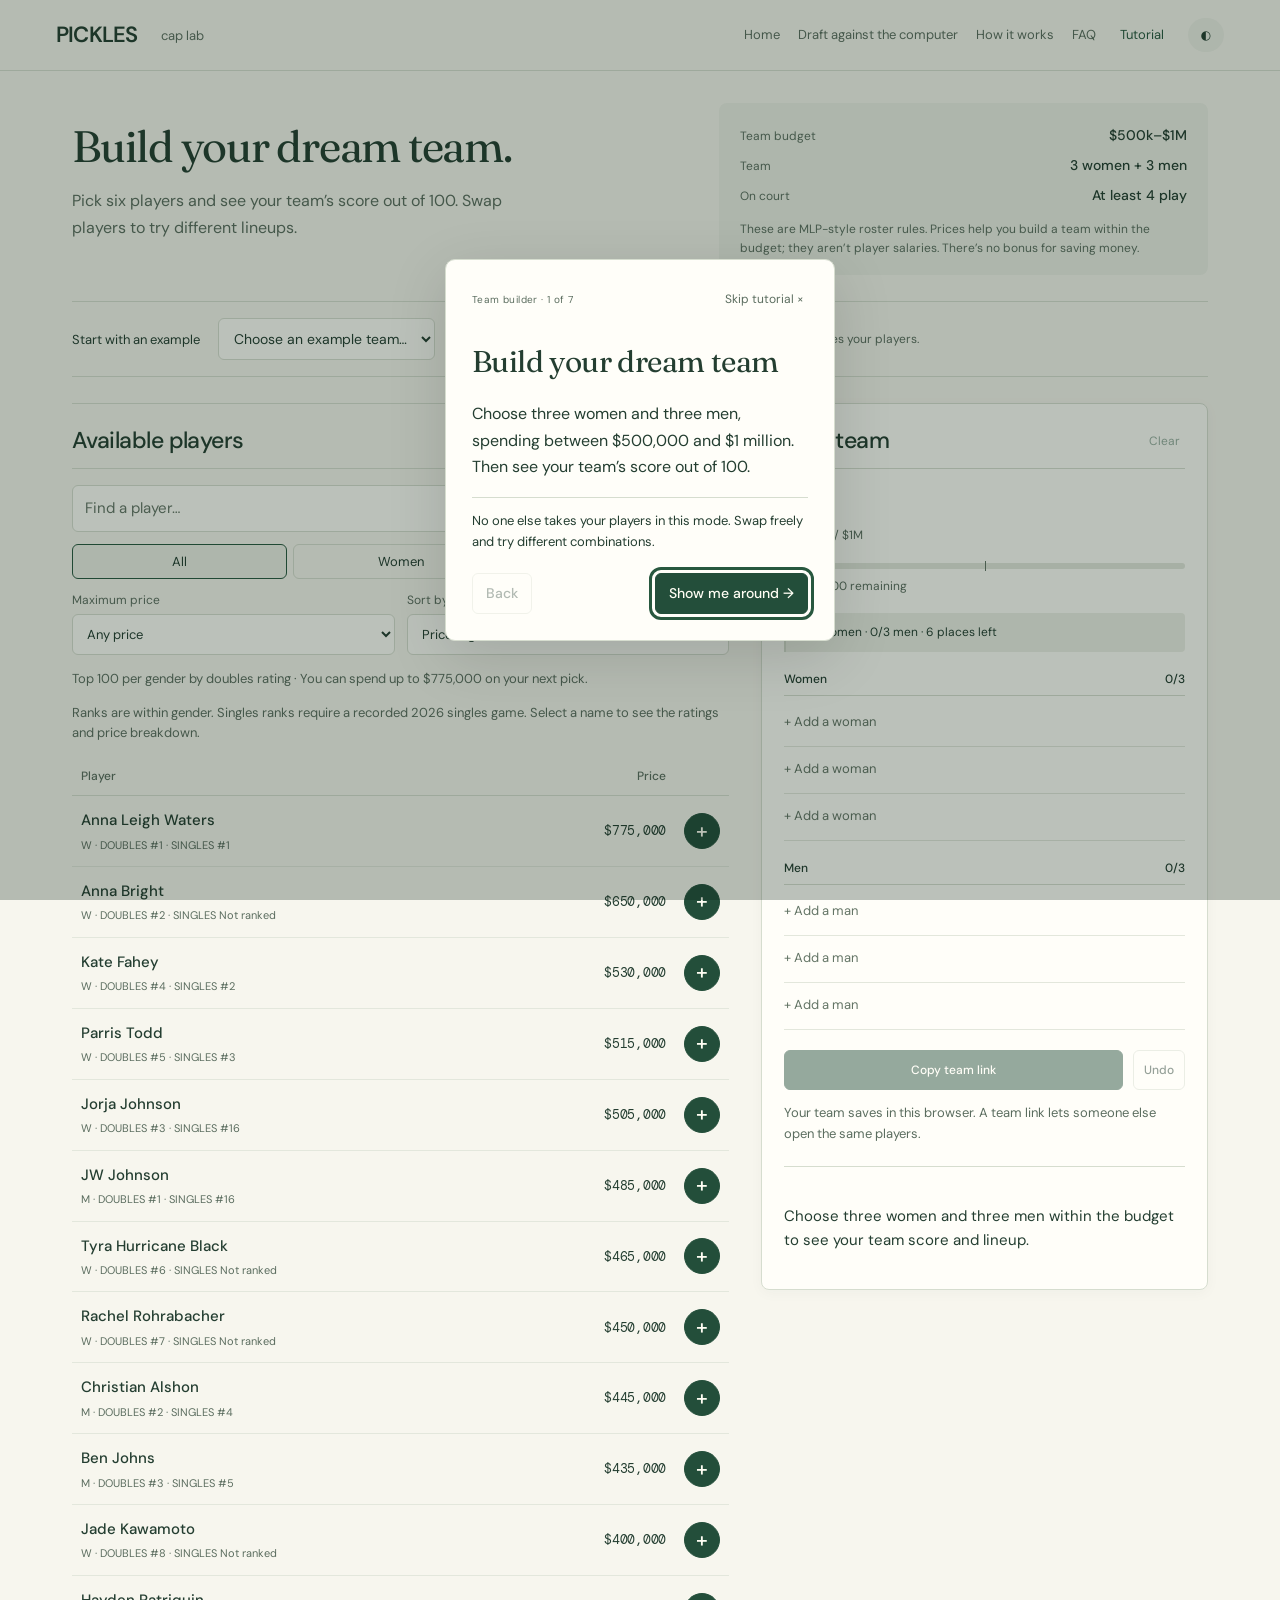
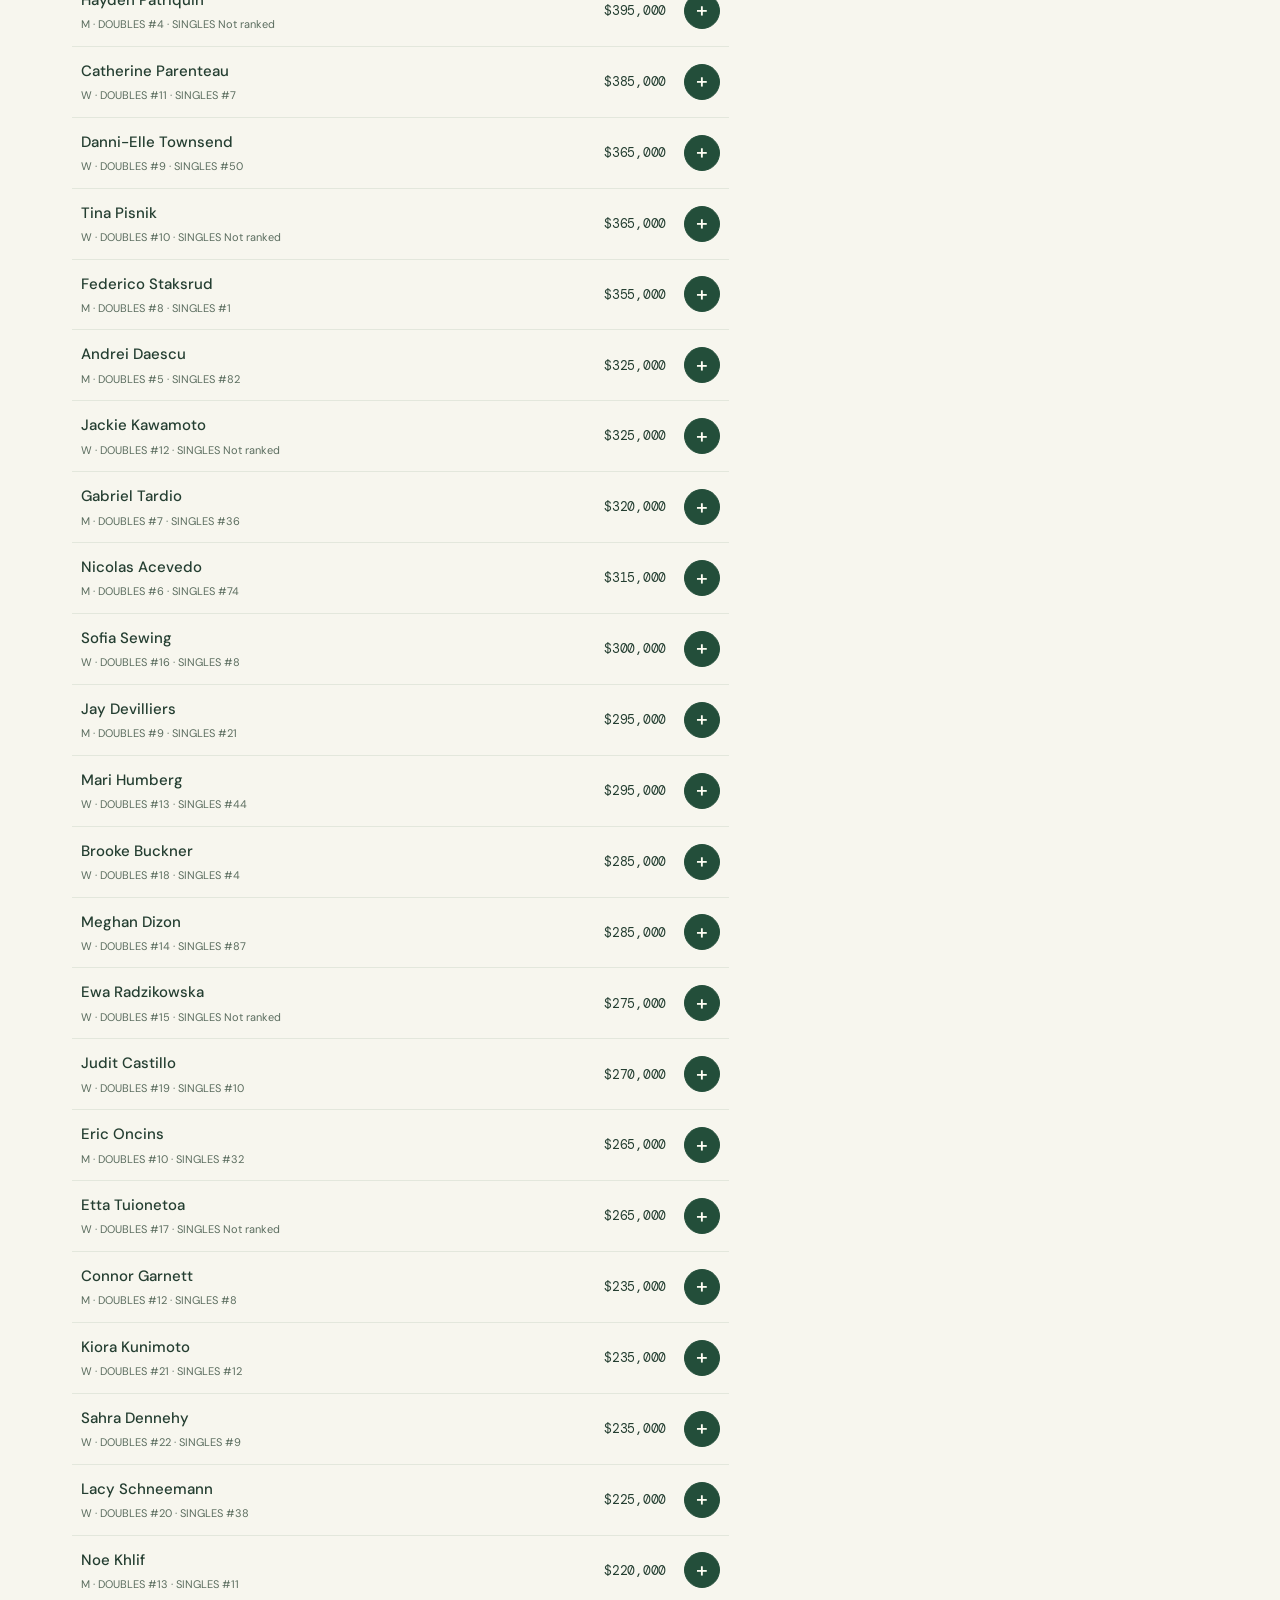
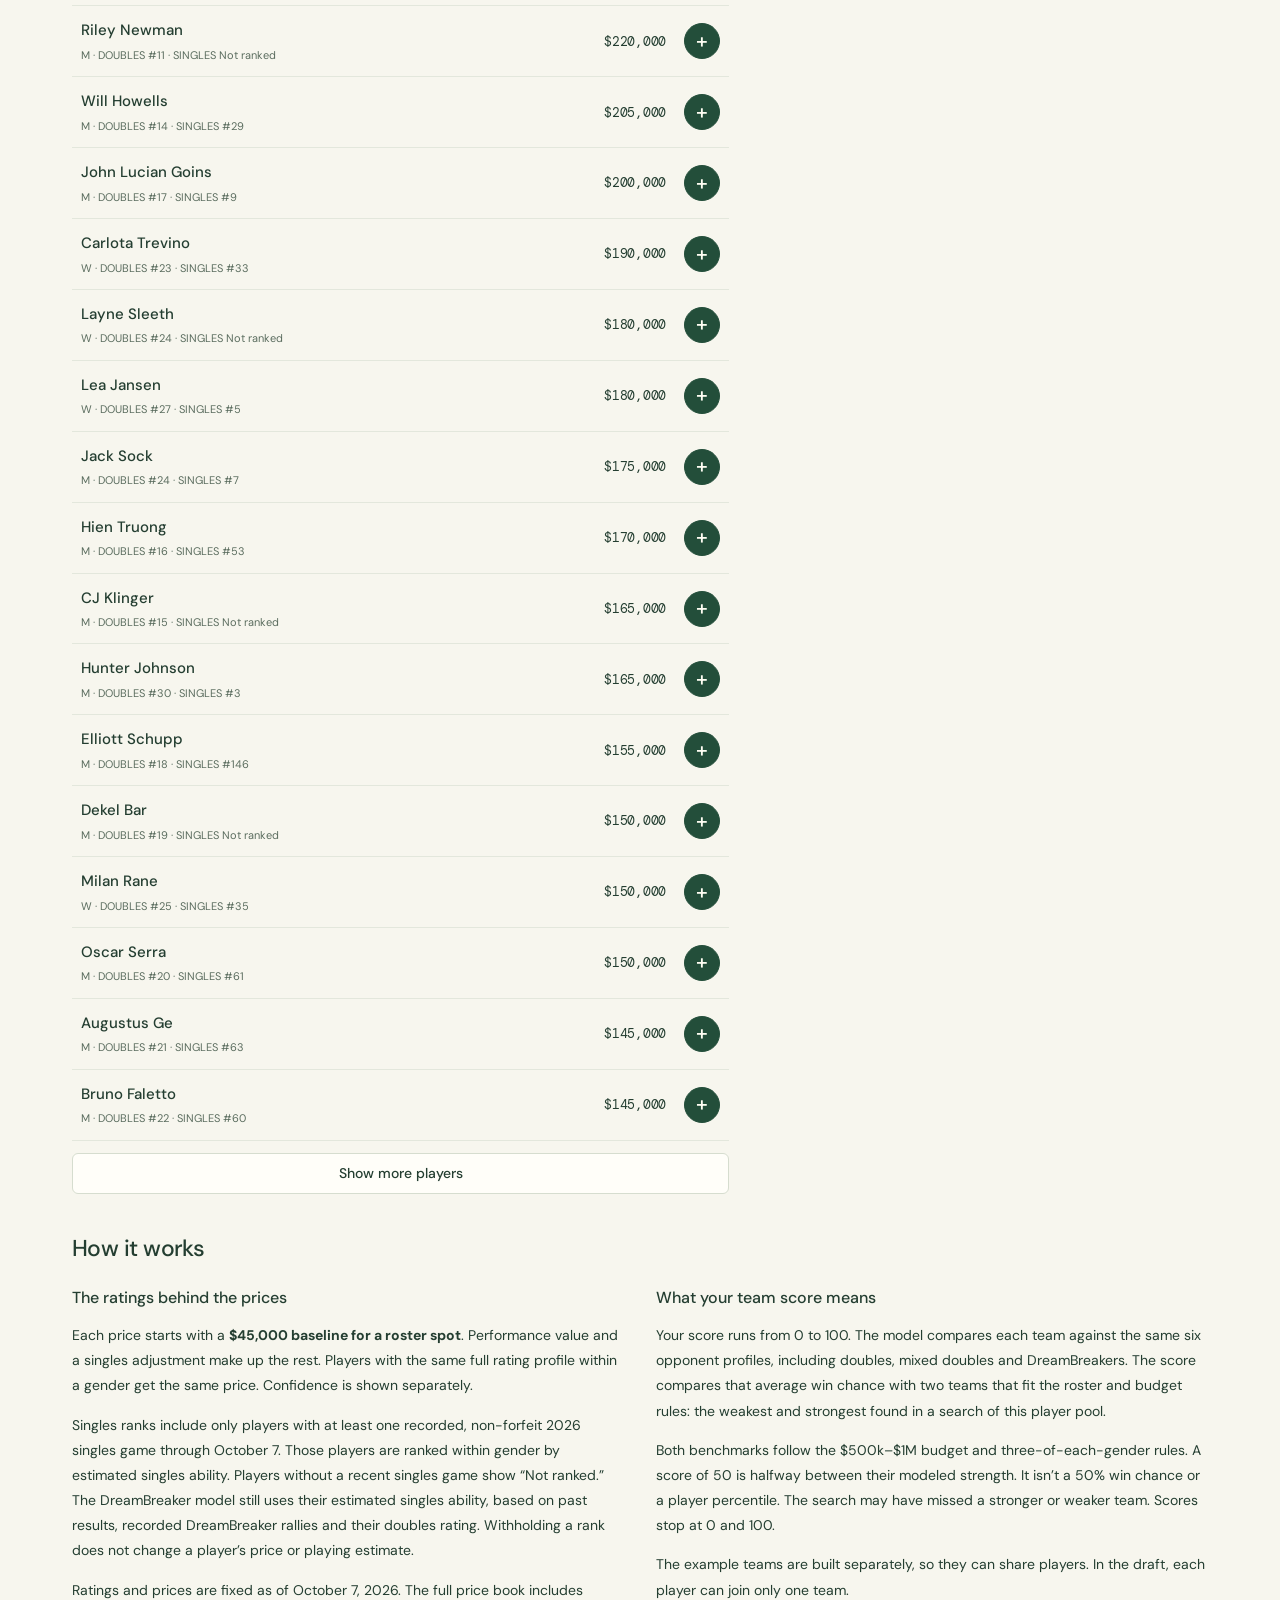
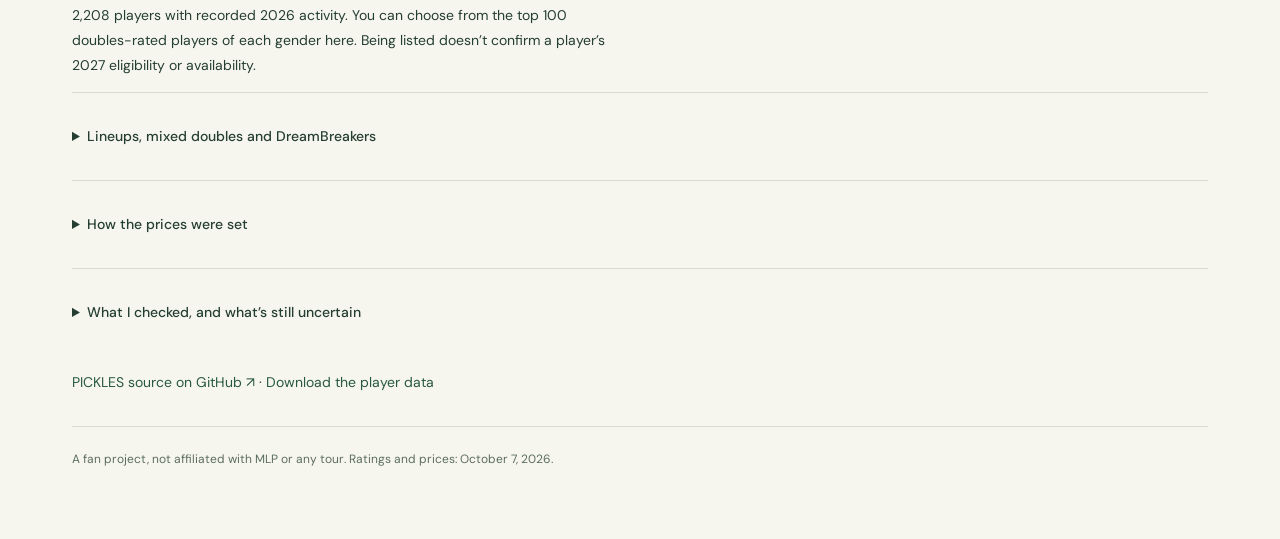
==== commit e3bfb5ef: "Simplify site copy and refresh the social preview" ====
--- a/build.html
+++ b/build.html
@@ -1,16 +1,16 @@
 <!doctype html>
-<html lang="en"><head><meta charset="utf-8"><meta name="viewport" content="width=device-width,initial-scale=1"><meta name="description" content="Build your own six-player pickleball team under a $1M cap. Explore PICKLES-based player valuations and modeled lineups."><title>PICKLES · Build a team</title><meta property="og:title" content="PICKLES Cap Lab · Build your team"><meta property="og:description" content="Build an MLP-style team with three women, three men and a $1 million budget. Try different combinations and compare the lineups."><meta property="og:image" content="https://chad-murphy-data.github.io/pickles-cap-lab/share-preview.png"><meta name="twitter:card" content="summary_large_image"><link rel="stylesheet" href="pickles.css?v=club-20261019"><link rel="stylesheet" href="app.css?v=club-20261019"><link rel="icon" href="data:image/svg+xml,%3Csvg xmlns='http://www.w3.org/2000/svg' viewBox='0 0 16 16'%3E%3Ccircle cx='8' cy='8' r='7' fill='%23d9f154'/%3E%3Ccircle cx='5.5' cy='6' r='1.3' fill='%2316321e'/%3E%3Ccircle cx='10.5' cy='6' r='1.3' fill='%2316321e'/%3E%3Ccircle cx='8' cy='10.5' r='1.3' fill='%2316321e'/%3E%3C/svg%3E"><link rel="stylesheet" href="club.css?v=final-qa-20261019"><link rel="canonical" href="https://chad-murphy-data.github.io/pickles-cap-lab/build.html"><meta property="og:url" content="https://chad-murphy-data.github.io/pickles-cap-lab/build.html"></head>
+<html lang="en"><head><meta charset="utf-8"><meta name="viewport" content="width=device-width,initial-scale=1"><meta name="description" content="Build your own six-player pickleball team under a $1M cap. Explore PICKLES-based player valuations and modeled lineups."><title>PICKLES · Build a team</title><meta property="og:title" content="PICKLES Cap Lab · Build your team"><meta property="og:description" content="Build an MLP-style team with three women, three men and a $1 million budget. Try different combinations and compare the lineups."><meta property="og:image" content="https://chad-murphy-data.github.io/pickles-cap-lab/share-preview.png?v=plain-copy-20261019"><meta name="twitter:card" content="summary_large_image"><link rel="stylesheet" href="pickles.css?v=club-20261019"><link rel="stylesheet" href="app.css?v=club-20261019"><link rel="icon" href="data:image/svg+xml,%3Csvg xmlns='http://www.w3.org/2000/svg' viewBox='0 0 16 16'%3E%3Ccircle cx='8' cy='8' r='7' fill='%23d9f154'/%3E%3Ccircle cx='5.5' cy='6' r='1.3' fill='%2316321e'/%3E%3Ccircle cx='10.5' cy='6' r='1.3' fill='%2316321e'/%3E%3Ccircle cx='8' cy='10.5' r='1.3' fill='%2316321e'/%3E%3C/svg%3E"><link rel="stylesheet" href="club.css?v=final-qa-20261019"><link rel="canonical" href="https://chad-murphy-data.github.io/pickles-cap-lab/build.html"><meta property="og:url" content="https://chad-murphy-data.github.io/pickles-cap-lab/build.html"></head>
 <body class="builder-page"><header class="site"><div class="wrap"><span class="brand"><a href="index.html">PICKLES</a></span><span class="mono">cap lab</span><nav><a href="index.html">Home</a><a href="draft.html">Draft against the computer</a><a href="#methods">How it works</a><a href="faq.html">FAQ</a></nav><button id="tour-help" class="textbutton" type="button" aria-haspopup="dialog" aria-controls="builder-tour">Tutorial</button><button id="theme" aria-label="Toggle dark mode">◐</button></div></header>
-<main class="wrap"><section class="intro"><div><h1>Build your dream team.</h1><p class="lede">Pick six players and see your team’s score out of 100. Swap freely, try different lineups, and find a combination you like.</p></div><div class="rules"><div><span>Team budget</span><strong>$500k–$1M</strong></div><div><span>Team</span><strong>3 women + 3 men</strong></div><div><span>On court</span><strong>At least 4 play</strong></div><p>These are MLP-style roster rules. Prices help you build a team within the budget; they aren’t player salaries. There’s no bonus for saving money.</p></div></section>
+<main class="wrap"><section class="intro"><div><h1>Build your dream team.</h1><p class="lede">Pick six players and see your team’s score out of 100. Swap players to try different lineups.</p></div><div class="rules"><div><span>Team budget</span><strong>$500k–$1M</strong></div><div><span>Team</span><strong>3 women + 3 men</strong></div><div><span>On court</span><strong>At least 4 play</strong></div><p>These are MLP-style roster rules. Prices help you build a team within the budget; they aren’t player salaries. There’s no bonus for saving money.</p></div></section>
 <div id="notice" role="status" aria-live="polite"></div>
 <section class="examples"><label for="preset">Start with an example</label><select id="preset"><option value="">Choose an example team…</option></select><a href="draft.html">Try a draft with 19 computer teams →</a><span>No draft order. No one takes your players.</span></section>
 <div id="builder" class="builder"><section class="market" aria-labelledby="market-title"><div class="sectionhead"><h2 id="market-title">Available players</h2><span id="pool-count" class="mono"></span></div><div class="filters"><label class="search"><span class="sr-only">Search players</span><input id="search" type="search" placeholder="Find a player…" autocomplete="off"></label><div class="gender" role="group" aria-label="Filter by gender"><button data-gender="all" aria-pressed="true">All</button><button data-gender="F" aria-pressed="false">Women</button><button data-gender="M" aria-pressed="false">Men</button></div><label>Maximum price<select id="ceiling"><option value="1000000">Any price</option><option value="500000">$500k</option><option value="250000">$250k</option><option value="150000">$150k</option><option value="100000">$100k</option><option value="45000">$45k only</option></select></label><label>Sort by<select id="sort"><option value="price-desc">Price: high to low</option><option value="price-asc">Price: low to high</option><option value="doubles">Doubles rank</option><option value="singles">Singles rank</option><option value="name">Name</option></select></label></div>
-<p id="market-note" class="note" aria-live="polite">The list shows the top 100 doubles-rated players of each gender who fit your remaining budget.</p><p class="note">Ranks are within gender. Singles ranks require a recorded 2026 singles game. Select a name for the evidence and price breakdown.</p><div class="tblwrap"><table class="players"><thead><tr><th>Player</th><th class="num">Price</th><th><span class="sr-only">Add player</span></th></tr></thead><tbody id="players"><tr><td colspan="3">Loading player pool…</td></tr></tbody></table></div><button id="more" class="wide" hidden>Show more players</button></section>
+<p id="market-note" class="note" aria-live="polite">The list shows the top 100 doubles-rated players of each gender who fit your remaining budget.</p><p class="note">Ranks are within gender. Singles ranks require a recorded 2026 singles game. Select a name to see the ratings and price breakdown.</p><div class="tblwrap"><table class="players"><thead><tr><th>Player</th><th class="num">Price</th><th><span class="sr-only">Add player</span></th></tr></thead><tbody id="players"><tr><td colspan="3">Loading player pool…</td></tr></tbody></table></div><button id="more" class="wide" hidden>Show more players</button></section>
 <aside class="team" aria-labelledby="team-title"><div class="sectionhead"><h2 id="team-title">Your team</h2><button id="clear" class="textbutton">Clear</button></div><a class="browse-link" href="#market-title">Browse players ↓</a><div class="budget"><span class="eyebrow">Spent</span><div><strong id="spent">$0</strong><span>/ $1M</span></div><div class="budgettrack"><span id="budgetbar"></span><i title="$500k minimum"></i></div><p id="budgetnote">$1,000,000 remaining</p></div><div class="teamstatus" id="teamstatus" aria-live="polite">Pick three women and three men.</div><div id="roster"></div><div class="actions"><button id="share" disabled>Copy team link</button><button id="undo" disabled>Undo</button></div><p id="share-feedback" class="note" role="status" hidden></p><p class="note">Your team saves in this browser. A team link lets someone else open the same players.</p><div id="assessment" class="assessment" aria-live="polite"><p>Choose three women and three men within the budget to see your team score and lineup.</p></div></aside></div>
-<section id="methods" class="methods"><h2>How it works</h2><div class="methodgrid"><article><h3>The ratings behind the prices</h3><p>Each price starts with a <strong>$45,000 baseline for a roster spot</strong>. Performance value and a singles adjustment make up the rest. Players with the same full rating profile within a gender get the same price. Confidence is shown separately.</p><p>Singles ranks include only players with at least one recorded, non-forfeit 2026 singles game through October 7. We rank those players within gender by estimated singles ability. Players without a recent singles game show “Not ranked.” Their projected ability still contributes to DreamBreakers, using the available historical results, DreamBreaker rallies and doubles-informed estimates. Withholding a rank does not change a player’s price or playing estimate.</p><p>Ratings and prices are fixed as of October 7, 2026. The full price book includes 2,208 players with recorded 2026 activity. You can choose from the top 100 doubles-rated players of each gender here. Being listed doesn’t confirm a player’s 2027 eligibility or availability.</p></article><article><h3>What your team score means</h3><p>Your score runs from 0 to 100. The model compares each team against the same six opponent profiles, including doubles, mixed doubles and DreamBreakers. We scale that average match-win estimate between two legal benchmark teams: the weakest and strongest found in a repeatable search of this player pool.</p><p>Both benchmarks follow the $500k–$1M budget and three-of-each-gender rules. A score of 50 is halfway between their modeled strength. It isn’t a 50% win chance or a player percentile. The search does not prove global limits; teams beyond either benchmark display 0 or 100.</p><p>The example teams are built separately, so they can share players. In the draft, each player can join only one team.</p></article></div>
-<details><summary>Lineups, mixed doubles and DreamBreakers</summary><p>The model selects the two highest doubles-rated players of each gender for doubles. It chooses mixed pairs by combined modeled pair strength and averages the two possible opposing mixed-pair orders. This gives a suggested lineup; it doesn’t test every possible tactical choice.</p><p>Matches include women’s doubles, men’s doubles and two mixed-doubles games, modeled as races to 11, win by two. A 2–2 split leads to a DreamBreaker. The best two singles profiles per gender play in M–M–F–F order, four rallies each, to 21, win by two. All six roster members may therefore have a role. For this game, reserves can take part in the DreamBreaker.</p><p>The model uses a coefficient of 0.42 to convert singles-rating differences into DreamBreaker rally chances. That conversion still needs more validation against real matches. Men’s and women’s ratings are separate scales. Mixed doubles combines them using the PICKLES doubles convention.</p></details>
-<details><summary>How the prices were set</summary><p>The model estimates what each player adds compared with players below the top 60 of the same gender, using shared team contexts. It uses one dollar scale for both genders. The largest measured contribution becomes $730,000; the $45,000 baseline puts Waters at $775,000 and leaves room for five minimum-price players. Prices round down in $5,000 steps. This is a chosen scale for the roster budget, not an estimate of what a market would pay.</p><p>The singles adjustment accounts for singles ability above or below what the model expects at that doubles level. Performance value already includes that expected singles contribution. Select a player’s name to see the breakdown.</p></details>
-<details><summary>What we checked, and what’s still uncertain</summary><p>In three drafts with the 20 most expensive players forced into round one, 19 of 20 teams in every run finished between 45% and 55% modeled round-robin win rates. Waters’ team was the exception above 55%. Unseeded drafts sometimes left Fahey and Todd undrafted. These seeded drafts show that competitive teams can be built at these prices. They don’t show that owners would choose to pay those prices.</p><p>The checks verify the calculations and draft rules. They don’t establish how accurately the model predicts real matches. It doesn’t directly account for chemistry, injuries, availability, tactical matchups or fatigue. Small differences in the results deserve some caution.</p></details>
+<section id="methods" class="methods"><h2>How it works</h2><div class="methodgrid"><article><h3>The ratings behind the prices</h3><p>Each price starts with a <strong>$45,000 baseline for a roster spot</strong>. Performance value and a singles adjustment make up the rest. Players with the same full rating profile within a gender get the same price. Confidence is shown separately.</p><p>Singles ranks include only players with at least one recorded, non-forfeit 2026 singles game through October 7. Those players are ranked within gender by estimated singles ability. Players without a recent singles game show “Not ranked.” The DreamBreaker model still uses their estimated singles ability, based on past results, recorded DreamBreaker rallies and their doubles rating. Withholding a rank does not change a player’s price or playing estimate.</p><p>Ratings and prices are fixed as of October 7, 2026. The full price book includes 2,208 players with recorded 2026 activity. You can choose from the top 100 doubles-rated players of each gender here. Being listed doesn’t confirm a player’s 2027 eligibility or availability.</p></article><article><h3>What your team score means</h3><p>Your score runs from 0 to 100. The model compares each team against the same six opponent profiles, including doubles, mixed doubles and DreamBreakers. The score compares that average win chance with two teams that fit the roster and budget rules: the weakest and strongest found in a search of this player pool.</p><p>Both benchmarks follow the $500k–$1M budget and three-of-each-gender rules. A score of 50 is halfway between their modeled strength. It isn’t a 50% win chance or a player percentile. The search may have missed a stronger or weaker team. Scores stop at 0 and 100.</p><p>The example teams are built separately, so they can share players. In the draft, each player can join only one team.</p></article></div>
+<details><summary>Lineups, mixed doubles and DreamBreakers</summary><p>The model selects the two highest doubles-rated players of each gender for doubles. It chooses mixed pairs by combined modeled pair strength and averages the two possible opposing mixed-pair orders. This gives a suggested lineup; it doesn’t test every possible tactical choice.</p><p>Matches include women’s doubles, men’s doubles and two mixed-doubles games, modeled as races to 11, win by two. A 2–2 split leads to a DreamBreaker. The best two singles profiles per gender play in M–M–F–F order, four rallies each, to 21, win by two. For this game, reserves for doubles can take part in the DreamBreaker.</p><p>The model uses a coefficient of 0.42 to convert singles-rating differences into DreamBreaker rally chances. That conversion still needs more validation against real matches. Men’s and women’s ratings are separate scales. Mixed doubles combines them using the PICKLES doubles convention.</p></details>
+<details><summary>How the prices were set</summary><p>The model estimates what each player adds compared with players below the top 60 of the same gender, using the same set of test lineups. It uses one dollar scale for both genders. The largest contribution gets a $730,000 premium. Adding the $45,000 baseline puts Waters at $775,000, leaving room for five minimum-price players. Prices round down in $5,000 steps. This is a chosen scale for the roster budget, not an estimate of what a market would pay.</p><p>The singles adjustment accounts for singles ability above or below what the model expects at that doubles level. Performance value already includes that expected singles contribution. Select a player’s name to see the breakdown.</p></details>
+<details><summary>What I checked, and what’s still uncertain</summary><p>I tested three drafts with the 20 most expensive players picked in round one. In each draft, 19 of the 20 teams had predicted round-robin win rates between 45% and 55%. Waters’ team was the only one above 55%. Unseeded drafts sometimes left Fahey and Todd undrafted. Those runs show that the prices allow competitive teams. They don’t tell us what real owners would pay.</p><p>These checks confirm the calculations and draft rules. They don’t tell us how well the model predicts real matches. It doesn’t directly account for chemistry, injuries, availability, tactical matchups or fatigue. Small differences in predicted results may not carry over to real matches.</p></details>
 <p><a href="https://github.com/chad-murphy-data/pickleball" target="_blank" rel="noreferrer">PICKLES source on GitHub ↗</a> · <a href="data.json" download="pickles-cap-lab-data.json">Download the player data</a></p></section>
 <footer class="site">A fan project, not affiliated with MLP or any tour. Ratings and prices: October 7, 2026.</footer></main>
-<dialog id="player-dialog" aria-labelledby="dialog-title"><button id="close-dialog" class="close" aria-label="Close player details">×</button><div id="player-detail"></div></dialog><dialog id="builder-tour" class="draft-tour" aria-labelledby="tour-title" aria-describedby="tour-copy"><div class="tour-top"><span id="tour-progress" class="eyebrow"></span><button id="tour-skip" type="button">Skip tutorial ×</button></div><h2 id="tour-title"></h2><p id="tour-copy"></p><p id="tour-footnote" class="tour-footnote"></p><p id="tour-faq" class="tour-faq" hidden><a href="faq.html" target="_blank" rel="noopener" aria-label="Read the FAQ (opens in a new tab)">Read the FAQ ↗</a></p><div class="tour-actions"><button id="tour-back" type="button">Back</button><button id="tour-next" type="button"></button></div></dialog><noscript><p>This team builder needs JavaScript. The player snapshot is available through the download link.</p></noscript><script type="module" src="app.js?v=faq-20261019"></script></body></html>
+<dialog id="player-dialog" aria-labelledby="dialog-title"><button id="close-dialog" class="close" aria-label="Close player details">×</button><div id="player-detail"></div></dialog><dialog id="builder-tour" class="draft-tour" aria-labelledby="tour-title" aria-describedby="tour-copy"><div class="tour-top"><span id="tour-progress" class="eyebrow"></span><button id="tour-skip" type="button">Skip tutorial ×</button></div><h2 id="tour-title"></h2><p id="tour-copy"></p><p id="tour-footnote" class="tour-footnote"></p><p id="tour-faq" class="tour-faq" hidden><a href="faq.html" target="_blank" rel="noopener" aria-label="Read the FAQ (opens in a new tab)">Read the FAQ ↗</a></p><div class="tour-actions"><button id="tour-back" type="button">Back</button><button id="tour-next" type="button"></button></div></dialog><noscript><p>This team builder needs JavaScript. The player snapshot is available through the download link.</p></noscript><script type="module" src="app.js?v=plain-copy-20261019"></script></body></html>
--- a/pickles.css
+++ b/pickles.css
@@ -2,7 +2,7 @@
 @import url('https://fonts.googleapis.com/css2?family=Anton&family=Space+Grotesk:wght@400;500;600;700&family=Space+Mono:ital,wght@0,400;0,700;1,400&display=swap');
 
 /* ============================================================
-   PICKLES — green-bar printout theme
+   PICKLES: green-bar printout theme
    Drop-in replacement for the CSS string in web/sitelib/style.py.
    All original selectors kept; light + dark both defined.
    ============================================================ */
